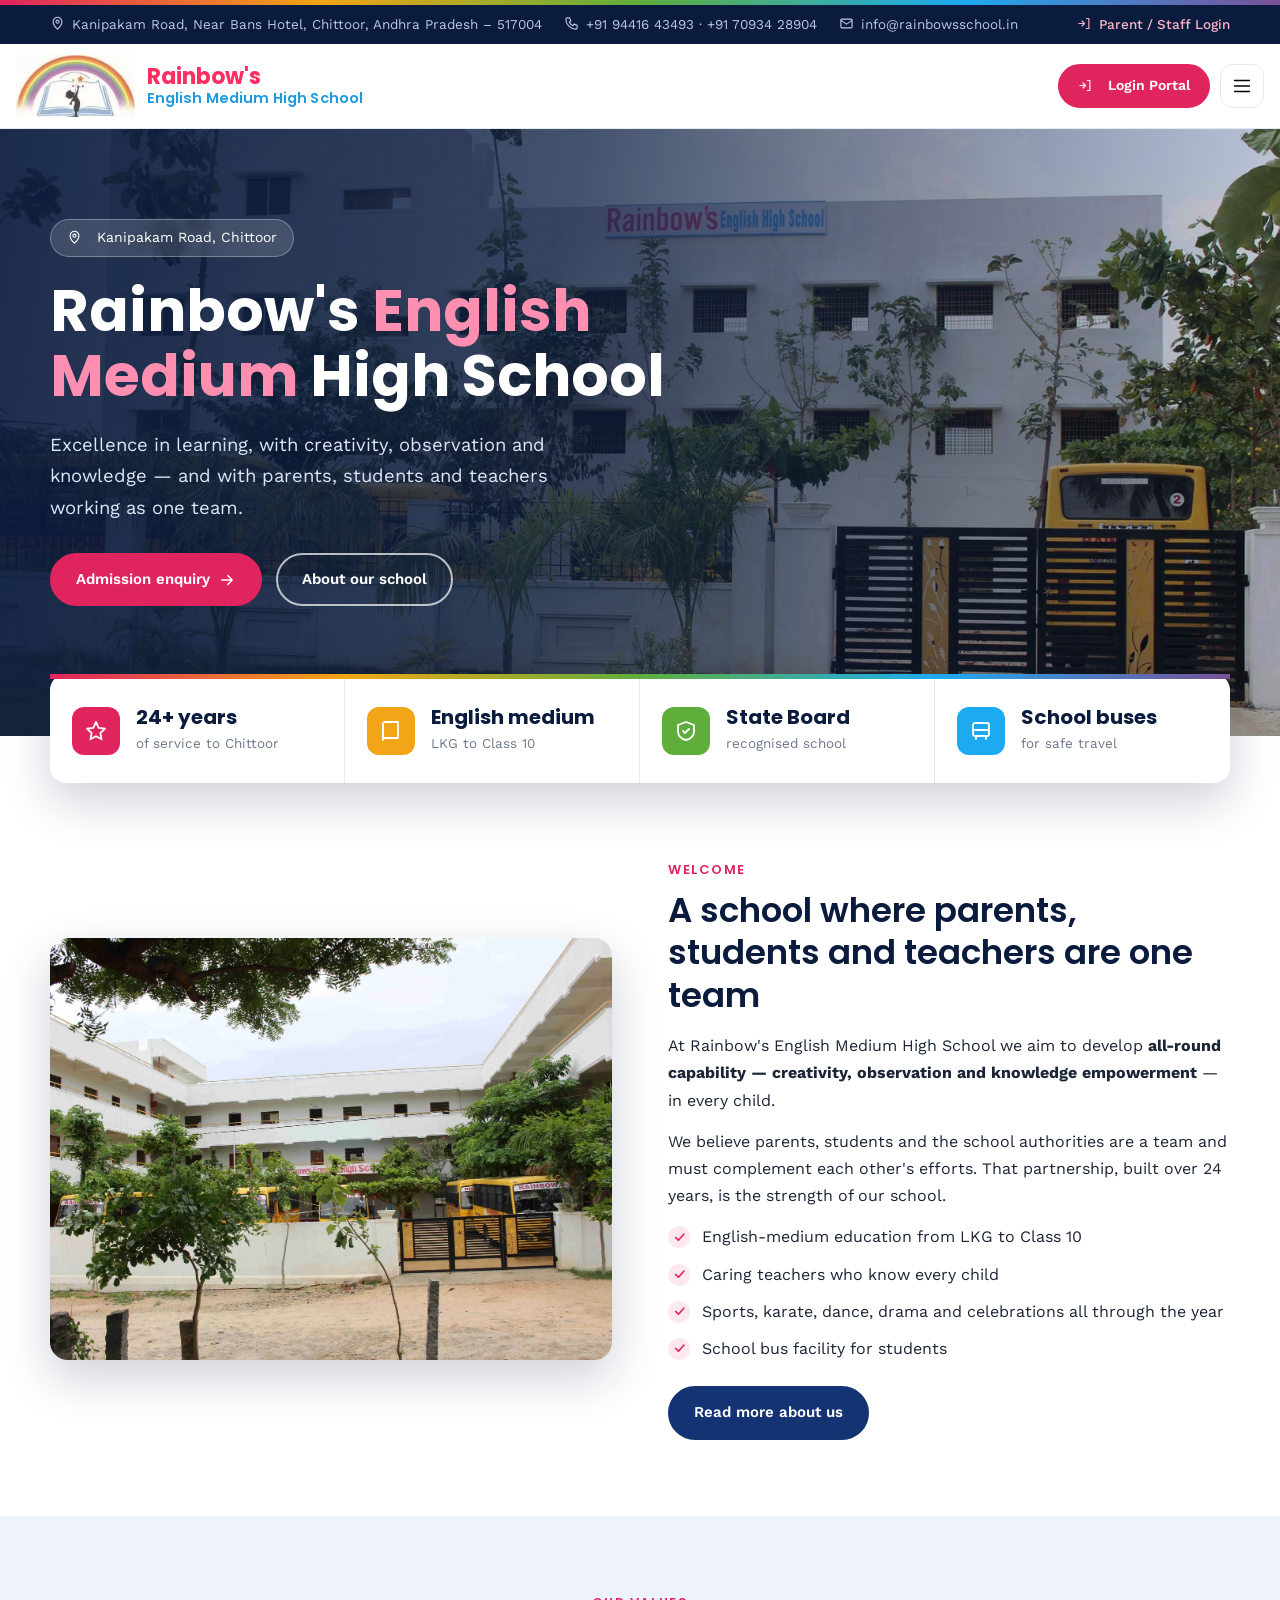
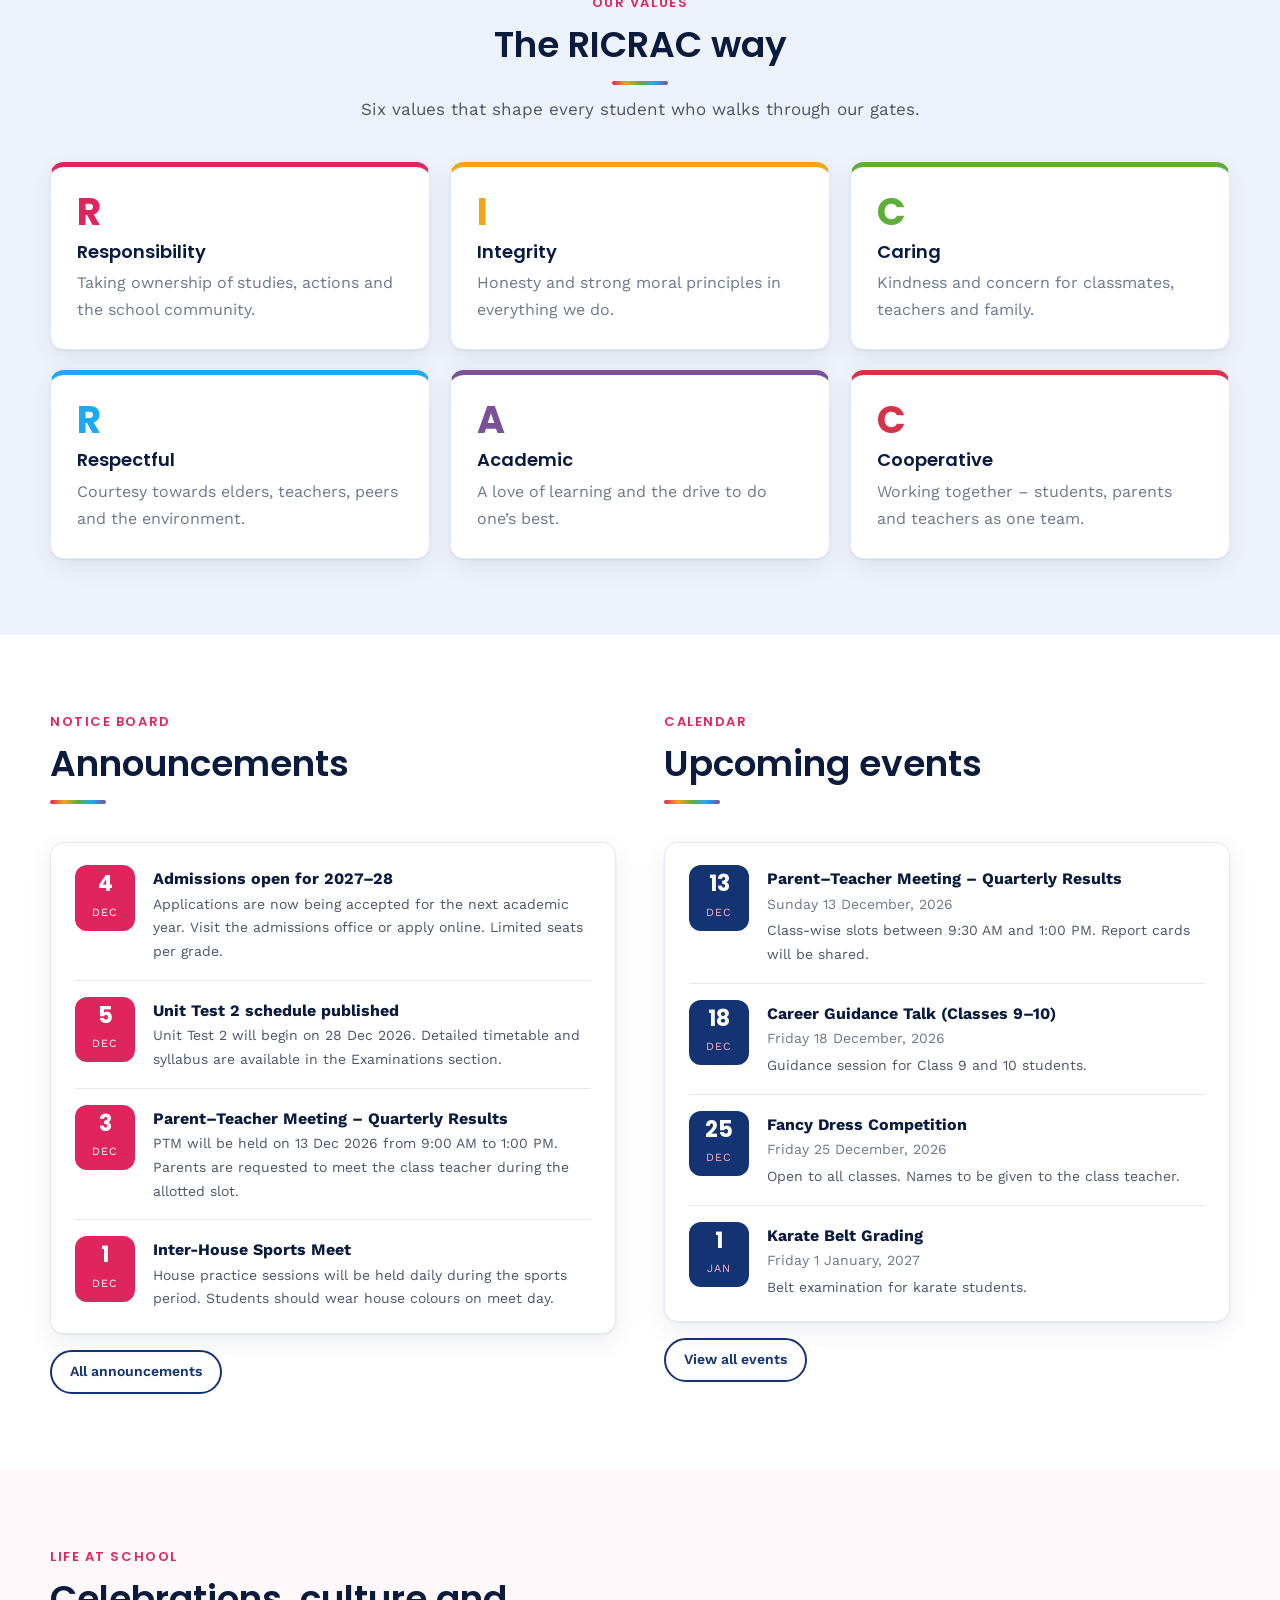
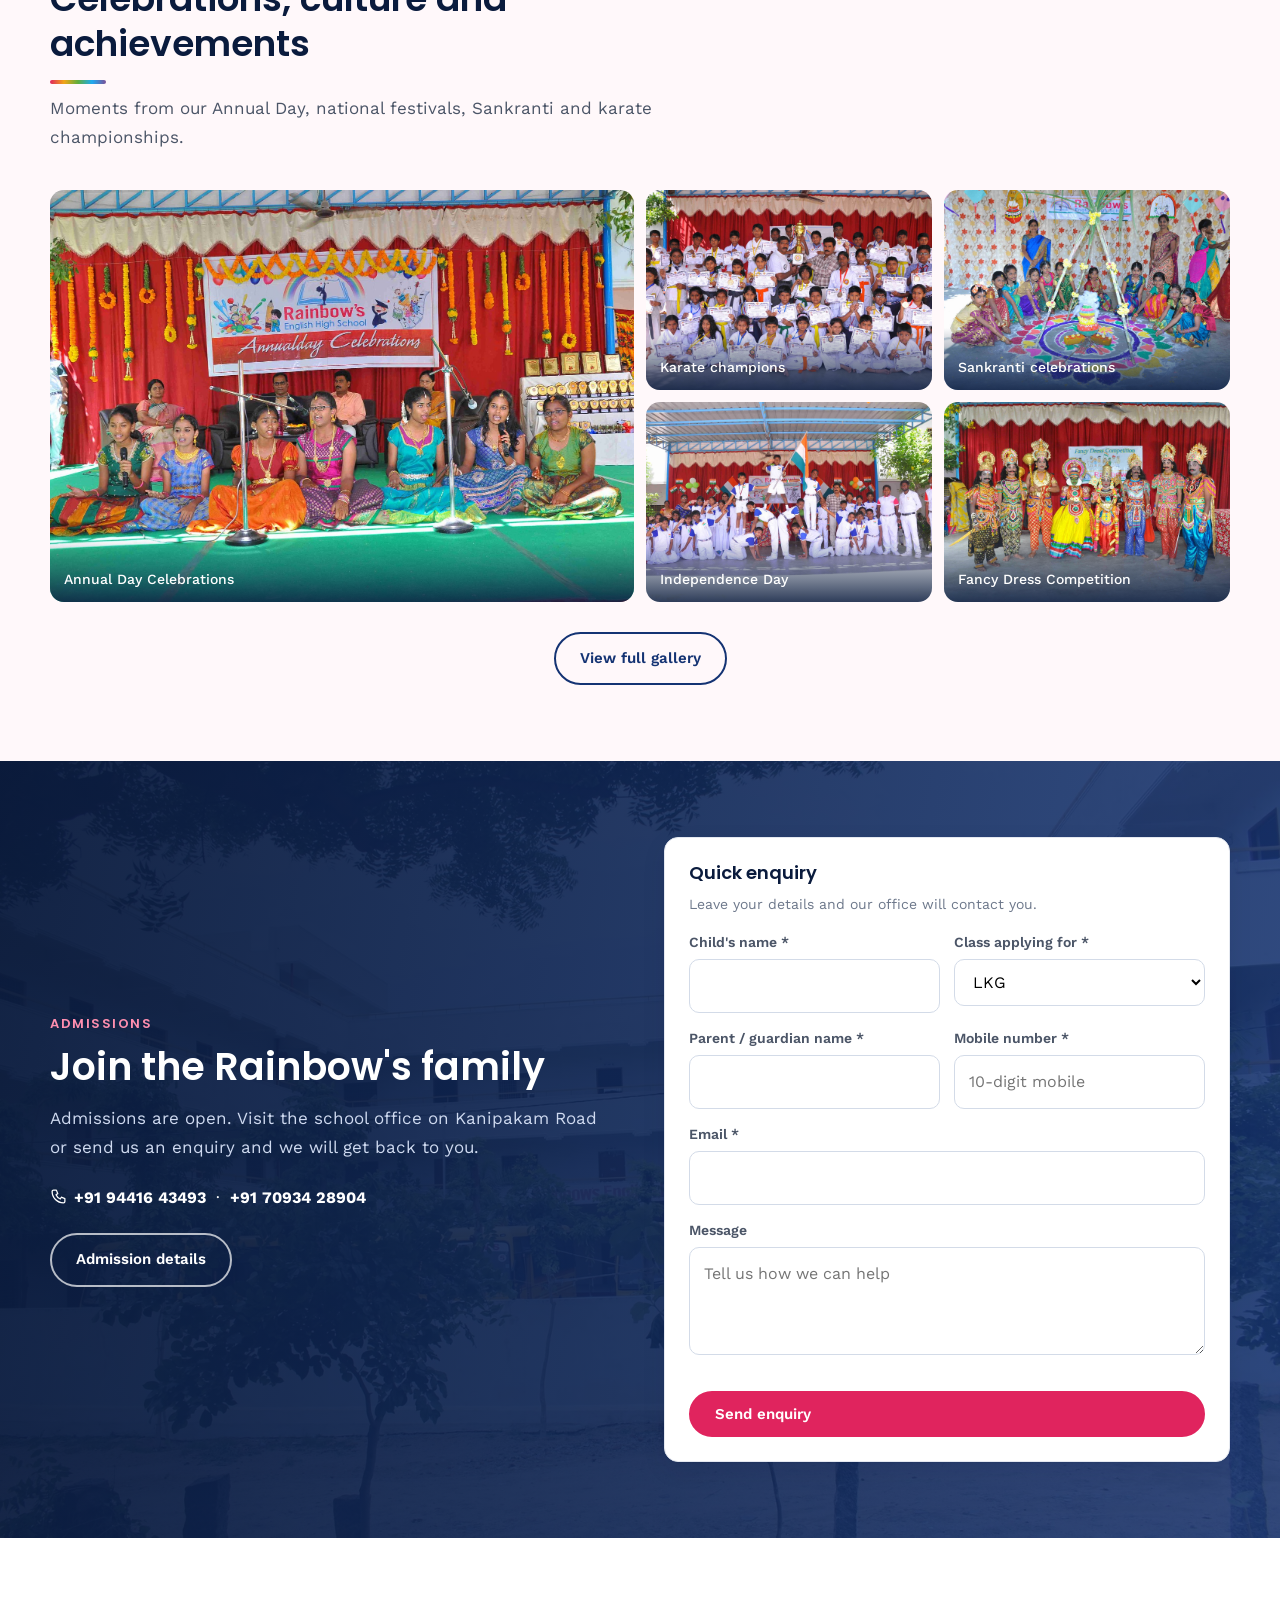
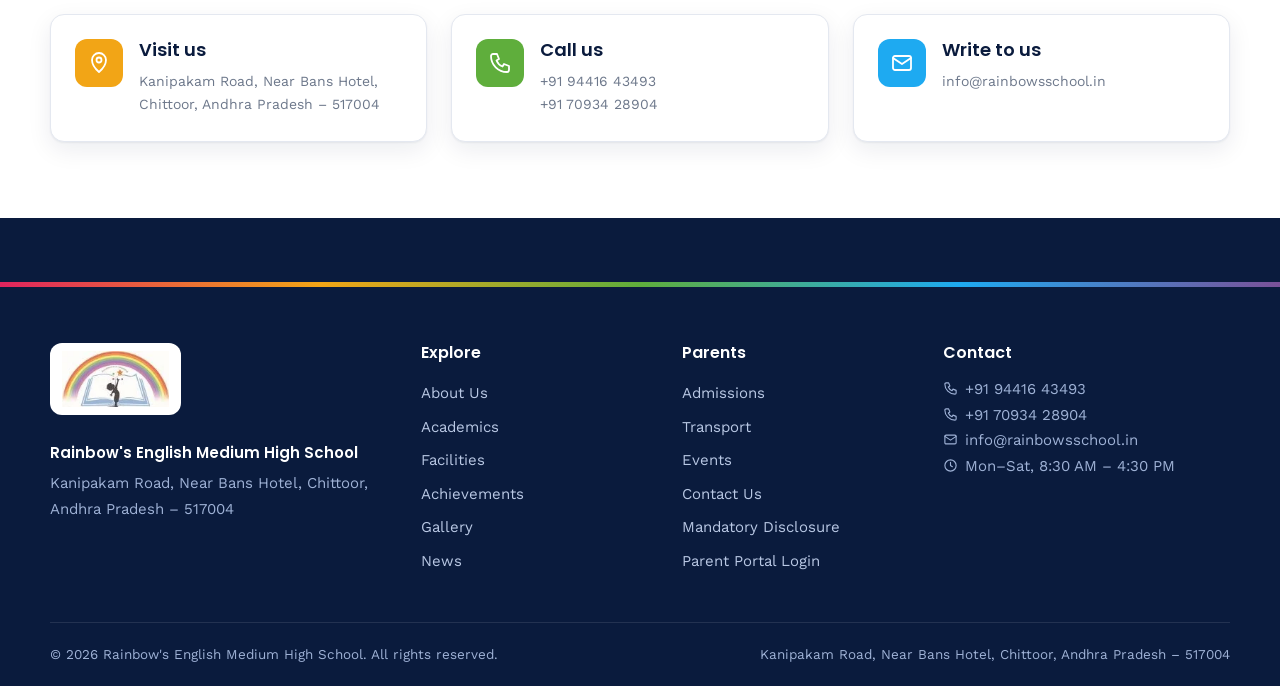
==== index.html @ ca082498 "Rainbow's English Medium High School: public website and school management portal" ====
<!doctype html>
<html lang="en">
<head>
<meta charset="utf-8">
<meta name="viewport" content="width=device-width, initial-scale=1">
<title>Rainbow's English Medium High School · Chittoor</title>
<meta name="description" content="Rainbow's English Medium High School, Kanipakam Road, Chittoor – Excellence in Learning. Admissions, academics, events and parent portal.">
<link rel="preconnect" href="https://fonts.googleapis.com"><link rel="preconnect" href="https://fonts.gstatic.com" crossorigin>
<link href="https://fonts.googleapis.com/css2?family=Poppins:wght@500;600;700&family=Work+Sans:wght@400;500;600;700&display=swap" rel="stylesheet">
<link rel="stylesheet" href="css/site.css">
<link rel="icon" href="images/logo.jpg">
</head>
<body>
<div id="app"></div>
<noscript>Please enable JavaScript to view this website.</noscript>
<script src="js/core.js"></script>
<script src="js/seed.js"></script>
<script src="js/store.js"></script>
<script src="js/site.js"></script>
</body>
</html>
---- css/site.css ----
/* site.css — Rainbow's English Medium High School public website */
:root {
  --pink: #e0245e; --pink-d: #b81a4a; --pink-l: #fde8ef; --sky: #1eaaf1; --sky-l: #e6f5fd; --navy: #143373; --navy-d: #0a1b3d; --navy-m: #1d4690; --navy-l: #eef3fb;
  --green: #5fae3c; --amber: #f2a516; --violet: #7a5198;
  --text: #1c2536; --text-2: #4b5567; --muted: #6d788b; --line: #e4e8f0; --bg: #fff;
  --font: 'Work Sans', system-ui, -apple-system, 'Segoe UI', sans-serif; --head: 'Poppins', 'Work Sans', system-ui, sans-serif;
  --shadow: 0 1px 2px rgba(10, 27, 61, .06), 0 8px 24px rgba(10, 27, 61, .08); --shadow-lg: 0 18px 48px rgba(10, 27, 61, .2);
  --rainbow: linear-gradient(90deg, #e0245e, #f2a516, #5fae3c, #1eaaf1, #7a5198);
}
* { box-sizing: border-box; } html { scroll-behavior: smooth; }
body { margin: 0; font-family: var(--font); color: var(--text); background: var(--bg); line-height: 1.7; font-size: 16px; -webkit-font-smoothing: antialiased; overflow-x: clip; }
a { color: var(--navy-m); text-decoration: none; } a:hover { color: var(--pink); }
h1, h2, h3, h4 { font-family: var(--head); color: var(--navy-d); line-height: 1.25; margin: 0; font-weight: 600; }
p { margin: 0 0 14px; } svg { display: block; } img { max-width: 100%; display: block; }
.wrap { width: min(1180px, 100% - 40px); margin: 0 auto; }
.rainbow { height: 5px; background: var(--rainbow); }
.sec { padding: 76px 0; } .sec.tint { background: var(--navy-l); } .sec.warm { background: #fff8fa; } .sec.dark { background: var(--navy-d); color: #c9d6ee; } .sec.dark h2, .sec.dark h3 { color: #fff; }
.eyebrow { font-family: var(--head); font-size: 13px; letter-spacing: .12em; text-transform: uppercase; color: var(--pink); font-weight: 600; margin-bottom: 8px; }
.sec-head { max-width: 680px; margin-bottom: 38px; } .sec-head h2 { font-size: clamp(26px, 3.2vw, 36px); } .sec-head p { color: var(--text-2); margin-top: 10px; font-size: 17px; } .sec-head.center { margin-inline: auto; text-align: center; }
.sec-head h2::after { content: ''; display: block; width: 56px; height: 4px; border-radius: 4px; background: var(--rainbow); margin-top: 14px; } .sec-head.center h2::after { margin-inline: auto; }
.btn { white-space: nowrap; display: inline-flex; align-items: center; gap: 8px; padding: 12px 24px; border-radius: 999px; font-weight: 600; font-size: 15px; border: 2px solid var(--navy); background: transparent; color: var(--navy); cursor: pointer; transition: .15s; font-family: var(--font); }
.btn:hover { background: var(--navy); color: #fff; } .btn.primary { background: var(--pink); border-color: var(--pink); color: #fff; } .btn.primary:hover { background: var(--pink-d); border-color: var(--pink-d); } .btn.navy { background: var(--navy); color: #fff; } .btn.navy:hover { background: var(--navy-m); }
.btn.light { border-color: rgba(255, 255, 255, .7); color: #fff; } .btn.light:hover { background: #fff; color: var(--navy-d); } .btn.sm { padding: 8px 18px; font-size: 14px; }
.grid { display: grid; gap: 24px; } .g2 { grid-template-columns: repeat(2, 1fr); } .g3 { grid-template-columns: repeat(3, 1fr); } .g4 { grid-template-columns: repeat(4, 1fr); }
.card { background: #fff; border: 1px solid var(--line); border-radius: 14px; box-shadow: var(--shadow); overflow: hidden; } .card .pad { padding: 24px; } .card h3 { font-size: 18px; margin-bottom: 8px; }
.card.hover { transition: .2s; } .card.hover:hover { transform: translateY(-4px); box-shadow: var(--shadow-lg); }
.muted { color: var(--muted); } .small { font-size: 14px; }
.ico { width: 48px; height: 48px; border-radius: 12px; display: grid; place-items: center; margin-bottom: 14px; color: #fff; background: var(--navy-m); }

/* header */
.util { background: var(--navy-d); color: #b9c8e4; font-size: 13.5px; } .util .wrap { display: flex; justify-content: space-between; align-items: center; gap: 12px; padding: 8px 0; flex-wrap: wrap; } .util .l { display: flex; gap: 22px; flex-wrap: wrap; } .util a { color: #ffb3c8; font-weight: 500; } .util span { white-space: nowrap; }
header.site { position: sticky; top: 0; z-index: 50; background: rgba(255, 255, 255, .97); backdrop-filter: blur(8px); border-bottom: 1px solid var(--line); }
header.site .wrap { width: min(1280px, 100% - 32px); display: flex; align-items: center; justify-content: space-between; height: 84px; gap: 18px; }
.brand { flex: none; display: flex; align-items: center; gap: 12px; color: inherit; } .brand:hover { color: inherit; } .brand img { height: 62px; width: auto; }
.brand .nm { font-family: var(--head); font-weight: 700; line-height: 1.1; white-space: nowrap; } .brand .nm b { color: #ff2d60; font-size: 22px; display: block; } .brand .nm span { color: #1e9ae0; font-size: 14.5px; font-weight: 600; letter-spacing: .01em; }
nav.main { display: flex; align-items: center; gap: 0; } nav.main > a, nav.main .dd > a { padding: 10px 11px; font-size: 14.5px; font-weight: 500; color: var(--text); display: block; white-space: nowrap; border-radius: 8px; } nav.main > a:hover, nav.main .dd:hover > a, nav.main a.on { color: var(--pink); }
nav.main a.on { box-shadow: inset 0 -3px 0 var(--pink); border-radius: 0; }
.dd { position: relative; } .dd .menu { position: absolute; top: 100%; left: 0; background: #fff; border: 1px solid var(--line); border-radius: 12px; box-shadow: var(--shadow-lg); min-width: 210px; padding: 8px; opacity: 0; visibility: hidden; transform: translateY(6px); transition: .15s; z-index: 60; } .dd:hover .menu, .dd:focus-within .menu { opacity: 1; visibility: visible; transform: none; } .dd .menu a { display: block; padding: 9px 12px; font-size: 14.5px; color: var(--text); border-radius: 8px; } .dd .menu a:hover { background: var(--pink-l); color: var(--pink-d); }
.nav-cta { flex: none; display: flex; gap: 10px; align-items: center; } .burger { display: none; width: 44px; height: 44px; border: 1px solid var(--line); background: #fff; border-radius: 12px; cursor: pointer; place-items: center; }

/* hero */
.hero { position: relative; color: #fff; background-size: cover; background-position: center 35%; min-height: 560px; display: flex; align-items: center; }
.hero .wrap { padding: 90px 0 130px; position: relative; z-index: 2; } .hero .in { max-width: 640px; }
.hero .tag { display: inline-flex; align-items: center; gap: 8px; background: rgba(255, 255, 255, .14); border: 1px solid rgba(255, 255, 255, .3); padding: 6px 16px; border-radius: 999px; font-size: 14px; margin-bottom: 22px; backdrop-filter: blur(4px); }
.hero h1 { color: #fff; font-size: clamp(34px, 5vw, 58px); font-weight: 700; line-height: 1.12; } .hero h1 span { color: #ff8fb0; }
.hero p.lead { font-size: 18.5px; color: #dbe5f6; max-width: 540px; margin: 20px 0 30px; } .hero .cta { display: flex; gap: 14px; flex-wrap: wrap; }
.facts { margin-top: -62px; position: relative; z-index: 5; } .facts .box { background: #fff; border-radius: 16px; box-shadow: var(--shadow-lg); display: grid; grid-template-columns: repeat(4, 1fr); overflow: hidden; border-top: 5px solid transparent; border-image: var(--rainbow) 1; }
.fact { padding: 26px 22px; display: flex; gap: 16px; align-items: center; border-right: 1px solid var(--line); } .fact:last-child { border: 0; } .fact .ico { margin: 0; flex: none; } .fact b { font-family: var(--head); font-size: 20px; color: var(--navy-d); display: block; line-height: 1.2; } .fact span { font-size: 13.5px; color: var(--muted); }
.page-hero { position: relative; color: #fff; background: var(--navy-d) center/cover; padding: 74px 0 60px; } .page-hero::before { content: ''; position: absolute; inset: 0; background: linear-gradient(100deg, rgba(10, 27, 61, .95), rgba(10, 27, 61, .75)); } .page-hero .wrap { position: relative; } .page-hero h1 { color: #fff; font-size: clamp(30px, 4vw, 44px); } .page-hero .crumb { font-size: 14px; color: #9fb2d6; margin-bottom: 10px; } .page-hero .crumb a { color: #ffb3c8; } .page-hero p { max-width: 640px; color: #cfdaf0; margin: 12px 0 0; font-size: 17px; }

/* content */
.split { display: grid; grid-template-columns: 1fr 1fr; gap: 56px; align-items: center; } .split.rev > :first-child { order: 2; }
.photo { border-radius: 18px; overflow: hidden; box-shadow: var(--shadow-lg); } .photo img { width: 100%; height: 100%; object-fit: cover; aspect-ratio: 4/3; } .photo.tall img { aspect-ratio: 3/4; }
.check { list-style: none; margin: 0; padding: 0; display: grid; gap: 10px; } .check li { display: flex; gap: 12px; align-items: flex-start; } .check li::before { content: ''; flex: none; width: 22px; height: 22px; margin-top: 3px; border-radius: 50%; background: var(--pink-l) url("data:image/svg+xml,%3Csvg xmlns='http://www.w3.org/2000/svg' viewBox='0 0 24 24' fill='none' stroke='%23e0245e' stroke-width='3.2' stroke-linecap='round' stroke-linejoin='round'%3E%3Cpath d='M5 12l5 5L20 6'/%3E%3C/svg%3E") center/13px no-repeat; }
.quote { border-left: 5px solid var(--pink); padding: 6px 0 6px 22px; font-family: var(--head); font-size: 20px; line-height: 1.5; color: var(--navy-d); font-weight: 500; }
.values { display: grid; grid-template-columns: repeat(3, 1fr); gap: 20px; } .val { background: #fff; border-radius: 14px; padding: 26px; border: 1px solid var(--line); border-top: 5px solid var(--c); box-shadow: var(--shadow); } .val i { font-style: normal; font-family: var(--head); font-weight: 700; font-size: 38px; color: var(--c); line-height: 1; display: block; margin-bottom: 10px; } .val h3 { font-size: 18px; margin-bottom: 6px; }
.lead-card { display: flex; gap: 20px; align-items: center; } .avatar { width: 88px; height: 88px; border-radius: 50%; display: grid; place-items: center; font-family: var(--head); font-size: 30px; font-weight: 600; color: #fff; flex: none; background: linear-gradient(140deg, var(--navy-m), var(--navy-d)); border: 4px solid #fff; box-shadow: var(--shadow); }
.list-row { display: flex; gap: 18px; padding: 16px 0; border-bottom: 1px solid var(--line); align-items: flex-start; } .list-row:last-child { border: 0; }
.datebox { flex: none; width: 60px; text-align: center; background: var(--navy); color: #fff; border-radius: 12px; padding: 7px 0; } .datebox b { display: block; font-family: var(--head); font-size: 22px; line-height: 1.1; } .datebox span { font-size: 11px; letter-spacing: .1em; text-transform: uppercase; color: #ffb3c8; } .datebox.pink { background: var(--pink); } .datebox.pink span { color: #fff; }
.mosaic { display: grid; grid-template-columns: repeat(4, 1fr); grid-auto-rows: 200px; gap: 12px; } .mosaic a { position: relative; border-radius: 14px; overflow: hidden; display: block; } .mosaic a:first-child { grid-column: span 2; grid-row: span 2; } .mosaic img { width: 100%; height: 100%; object-fit: cover; transition: .5s; } .mosaic a:hover img { transform: scale(1.06); }
.mosaic span { position: absolute; left: 0; right: 0; bottom: 0; padding: 28px 14px 10px; background: linear-gradient(transparent, rgba(10, 27, 61, .85)); color: #fff; font-size: 14px; font-weight: 500; }
.gal { display: grid; grid-template-columns: repeat(3, 1fr); gap: 14px; } .gal button { border: 0; padding: 0; background: none; border-radius: 14px; overflow: hidden; cursor: pointer; position: relative; aspect-ratio: 4/3; } .gal img { width: 100%; height: 100%; object-fit: cover; transition: .5s; } .gal button:hover img { transform: scale(1.06); } .gal span { position: absolute; left: 0; right: 0; bottom: 0; padding: 26px 14px 10px; background: linear-gradient(transparent, rgba(10, 27, 61, .88)); color: #fff; font-size: 14px; text-align: left; font-family: var(--font); }
.cta-band { background: var(--navy-d) url(../images/bg_02.jpg) center/cover; position: relative; color: #fff; } .cta-band::before { content: ''; position: absolute; inset: 0; background: linear-gradient(100deg, rgba(10, 27, 61, .96), rgba(20, 51, 115, .85)); } .cta-band .wrap { position: relative; }
.steps { display: grid; grid-template-columns: repeat(4, 1fr); gap: 18px; counter-reset: s; } .st { counter-increment: s; background: #fff; border: 1px solid var(--line); border-radius: 14px; padding: 24px 20px; position: relative; } .st::before { content: counter(s); font-family: var(--head); font-weight: 700; font-size: 40px; color: var(--pink-l); position: absolute; right: 16px; top: 4px; line-height: 1; } .st h3 { font-size: 17px; margin-bottom: 6px; }
.tbl { width: 100%; border-collapse: collapse; background: #fff; border-radius: 12px; overflow: hidden; box-shadow: var(--shadow); } .tbl th { text-align: left; background: var(--navy); color: #fff; padding: 12px 16px; font-size: 14px; font-weight: 600; font-family: var(--head); } .tbl td { padding: 12px 16px; border-bottom: 1px solid var(--line); font-size: 15px; } .tbl tr:last-child td { border: 0; }
.faq details { background: #fff; border: 1px solid var(--line); border-radius: 12px; padding: 2px 20px; margin-bottom: 12px; } .faq summary { cursor: pointer; padding: 15px 0; font-weight: 600; color: var(--navy-d); list-style: none; display: flex; justify-content: space-between; font-family: var(--head); font-size: 15.5px; } .faq summary::after { content: '+'; font-size: 22px; color: var(--pink); } .faq details[open] summary::after { content: '–'; } .faq details p { color: var(--text-2); }
.form { display: grid; gap: 14px; } .form .row2 { display: grid; grid-template-columns: 1fr 1fr; gap: 14px; } .form label { font-size: 14px; font-weight: 600; color: var(--text-2); display: block; margin-bottom: 5px; } .form input, .form select, .form textarea { width: 100%; padding: 12px 14px; border: 1.5px solid #d3dbe8; border-radius: 10px; font: inherit; background: #fff; outline: none; } .form input:focus, .form select:focus, .form textarea:focus { border-color: var(--sky); box-shadow: 0 0 0 3px var(--sky-l); }
.notice-ok { background: #e5f4ec; color: #145a3e; padding: 16px 18px; border-radius: 10px; font-weight: 500; }
.role-cards { display: grid; grid-template-columns: repeat(4, 1fr); gap: 16px; } .role-cards a { background: #fff; border: 1px solid var(--line); border-radius: 14px; padding: 22px; display: block; color: var(--text); transition: .2s; border-top: 4px solid var(--c, var(--pink)); } .role-cards a:hover { transform: translateY(-3px); box-shadow: var(--shadow); } .role-cards b { font-family: var(--head); font-size: 17px; color: var(--navy-d); display: block; margin: 4px 0; }
.map { border-radius: 18px; overflow: hidden; box-shadow: var(--shadow-lg); border: 1px solid var(--line); aspect-ratio: 16/10; background: var(--navy-l); } .map iframe { width: 100%; height: 100%; border: 0; }
.doc { display: flex; align-items: center; gap: 14px; padding: 16px 20px; background: #fff; border: 1px solid var(--line); border-radius: 12px; } .doc .ico { margin: 0; width: 42px; height: 42px; flex: none; background: var(--pink); }

footer.site { background: var(--navy-d); color: #9fb2d6; padding: 64px 0 0; font-size: 15px; } footer.site h4 { color: #fff; font-size: 16px; margin-bottom: 14px; } footer.site a { color: #b9c8e4; display: block; padding: 4px 0; } footer.site a:hover { color: #ff8fb0; }
footer .cols { display: grid; grid-template-columns: 1.5fr 1fr 1fr 1.3fr; gap: 40px; } footer .logo-chip { background: #fff; border-radius: 12px; padding: 8px 12px; display: inline-block; margin-bottom: 16px; } footer .logo-chip img { height: 56px; width: auto; } footer .bar { border-top: 1px solid rgba(255, 255, 255, .1); margin-top: 44px; padding: 20px 0; display: flex; justify-content: space-between; flex-wrap: wrap; gap: 10px; font-size: 13.5px; }
.lightbox { position: fixed; inset: 0; background: rgba(5, 12, 28, .93); z-index: 200; display: grid; place-items: center; padding: 24px; } .lightbox .inner { max-width: min(1000px, 100%); } .lightbox img { max-height: 78vh; width: auto; margin: 0 auto; border-radius: 12px; } .lightbox p { color: #fff; text-align: center; margin: 14px 0 0; font-family: var(--head); } .lightbox .x { position: absolute; top: 16px; right: 22px; color: #fff; font-size: 36px; cursor: pointer; background: none; border: 0; }
.fade { animation: fadein .35s ease; } @keyframes fadein { from { opacity: 0; transform: translateY(8px); } to { opacity: 1; transform: none; } }

@media (max-width: 1290px) { nav.main { display: none; } .burger { display: grid; } nav.main.open { display: flex; position: absolute; top: 84px; left: 0; right: 0; background: #fff; flex-direction: column; align-items: stretch; padding: 12px 20px 20px; border-bottom: 1px solid var(--line); box-shadow: var(--shadow-lg); max-height: calc(100vh - 84px); overflow: auto; } nav.main.open .dd .menu { position: static; opacity: 1; visibility: visible; transform: none; box-shadow: none; border: 0; padding: 0 0 6px 14px; } nav.main.open a.on { box-shadow: none; } .nav-cta .btn:not(.keep) { display: none; } }
@media (max-width: 1000px) { .split { grid-template-columns: 1fr; gap: 30px; } .split.rev > :first-child { order: 0; } .facts .box { grid-template-columns: repeat(2, 1fr); } .fact:nth-child(2) { border-right: 0; } .fact { border-bottom: 1px solid var(--line); } .g4, .steps, .role-cards { grid-template-columns: repeat(2, 1fr); } .g3, .values { grid-template-columns: repeat(2, 1fr); } .mosaic { grid-template-columns: repeat(2, 1fr); } footer .cols { grid-template-columns: 1fr 1fr; } }
@media (max-width: 640px) { .sec { padding: 52px 0; } .g2, .g3, .g4, .steps, .role-cards, .values { grid-template-columns: 1fr; } .gal { grid-template-columns: repeat(2, 1fr); } .mosaic { grid-auto-rows: 150px; } .form .row2 { grid-template-columns: 1fr; } footer .cols { grid-template-columns: 1fr; } .brand img { height: 48px; } .nav-cta .btn.primary { display: none; } .brand .nm b { font-size: 17px; } .brand .nm span { font-size: 11.5px; } header.site .wrap { height: 74px; } .hero { min-height: 480px; } .hero .wrap { padding: 60px 0 100px; } .util .l span:nth-child(3) { display: none; } .facts .box { grid-template-columns: 1fr; } .fact { border-right: 0; padding: 18px; } .lead-card { flex-direction: column; align-items: flex-start; } }
@media (max-width: 640px) { .util .l span:nth-child(1), .util .l span:nth-child(3) { display: none; } .util .wrap { padding: 6px 0; } }
@media (max-width: 480px) { .nav-cta .btn { display: none; } .brand img { height: 42px; } .brand .nm b { font-size: 16px; } .brand .nm span { font-size: 11px; } header.site .wrap { height: 68px; gap: 8px; } nav.main.open { top: 68px; } .hero h1 { font-size: 32px; } .page-hero { padding: 52px 0 44px; } }
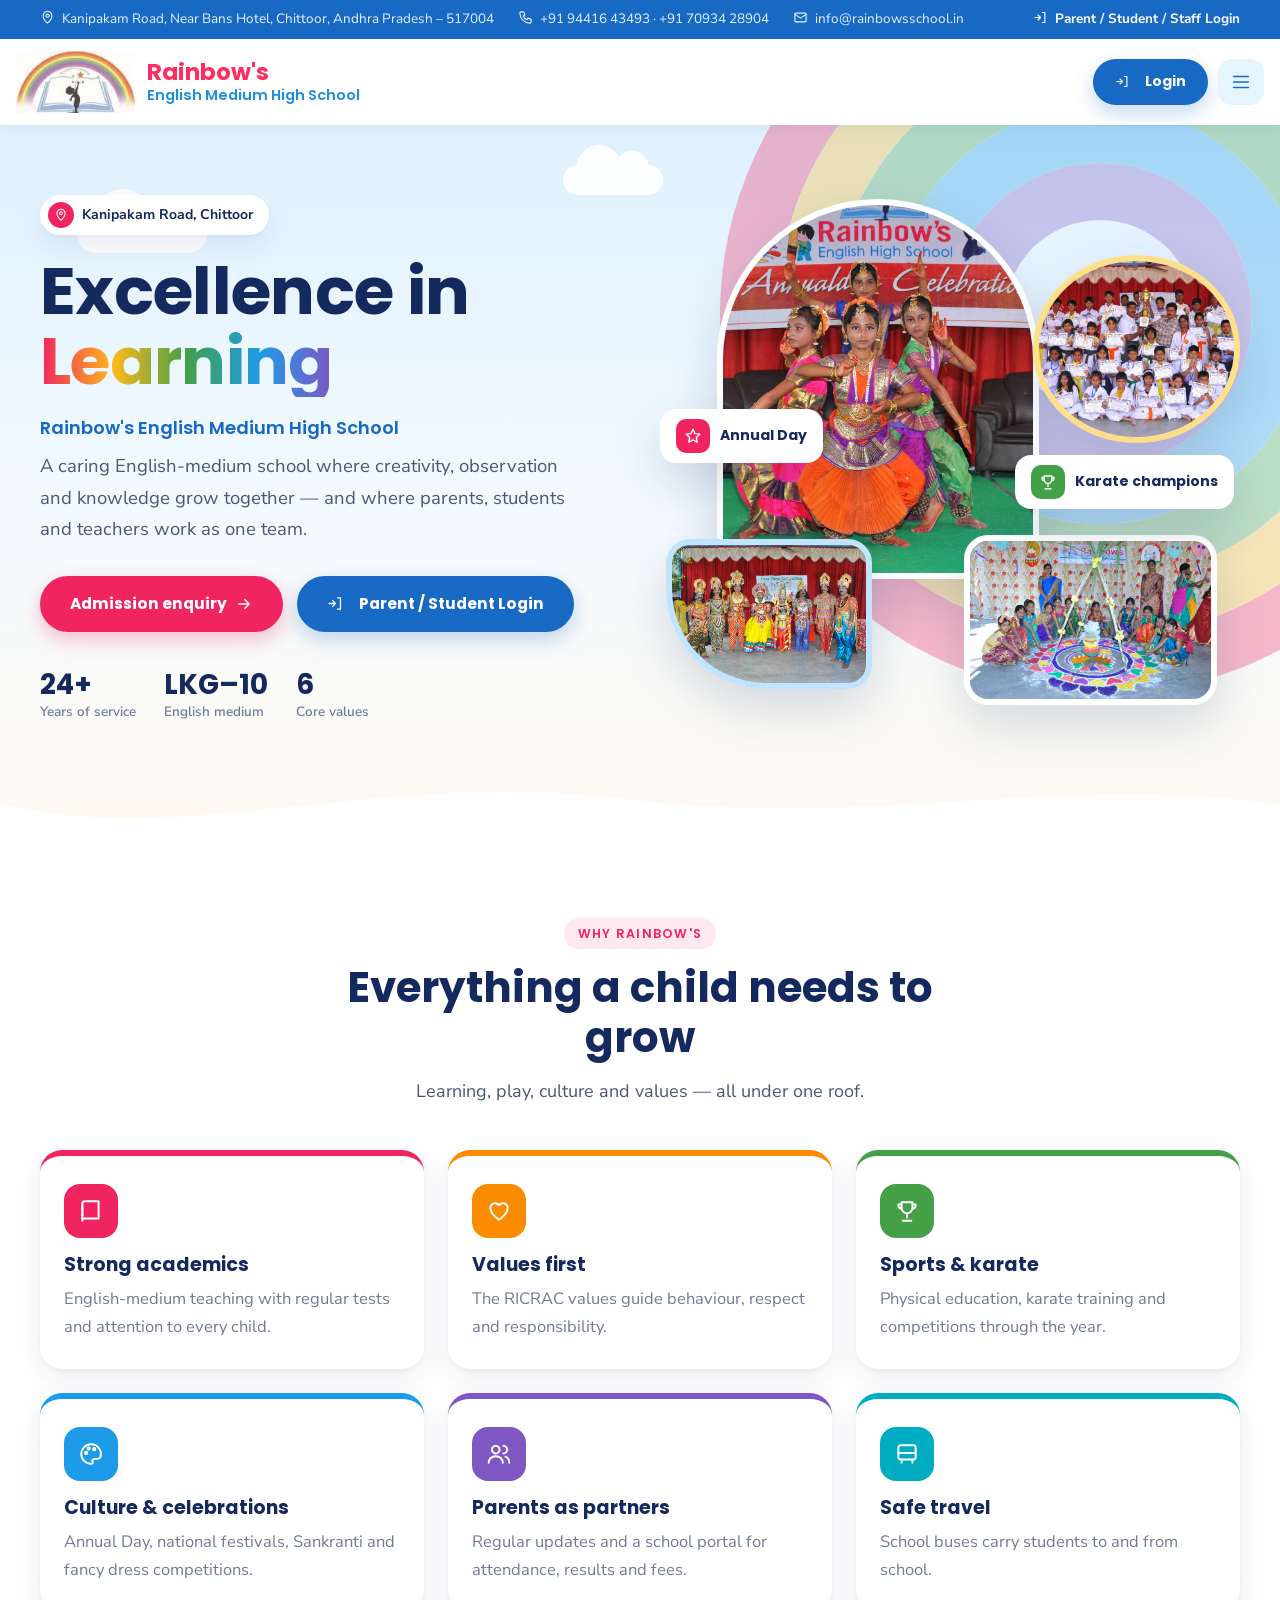
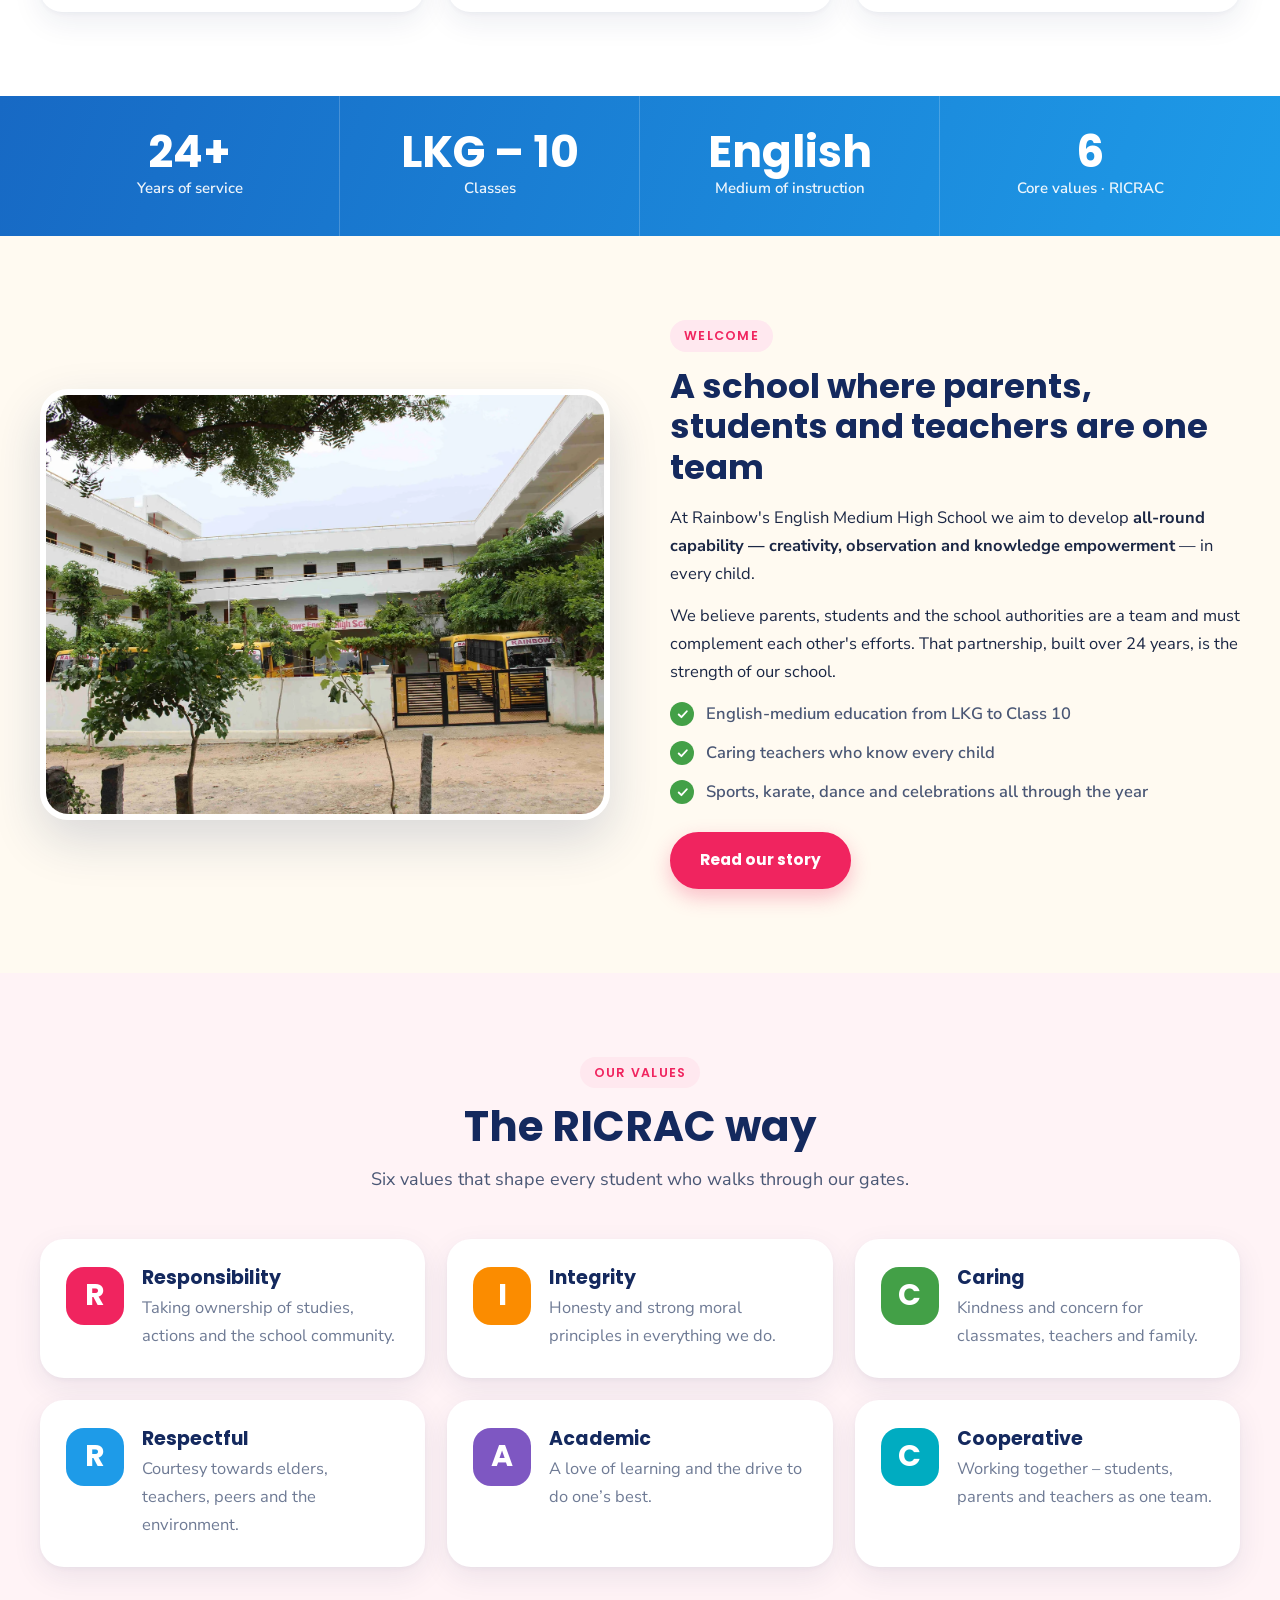
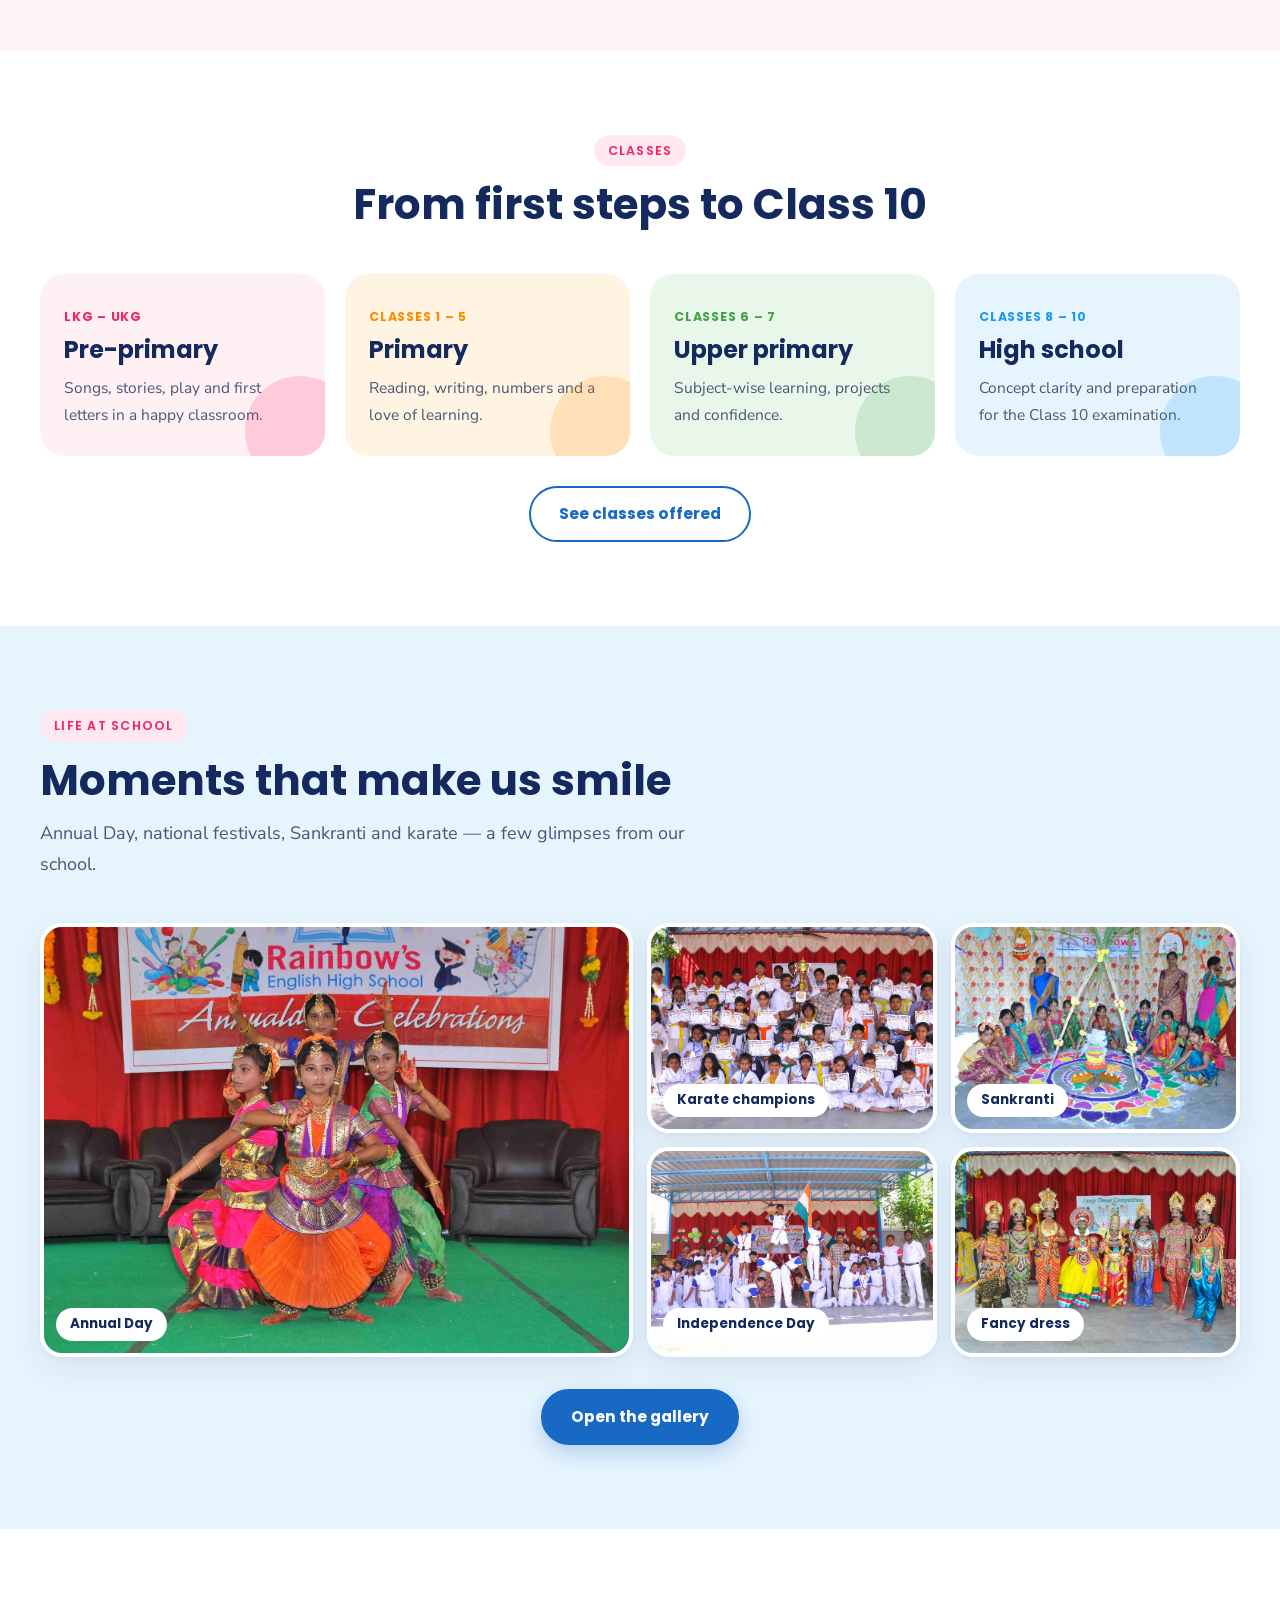
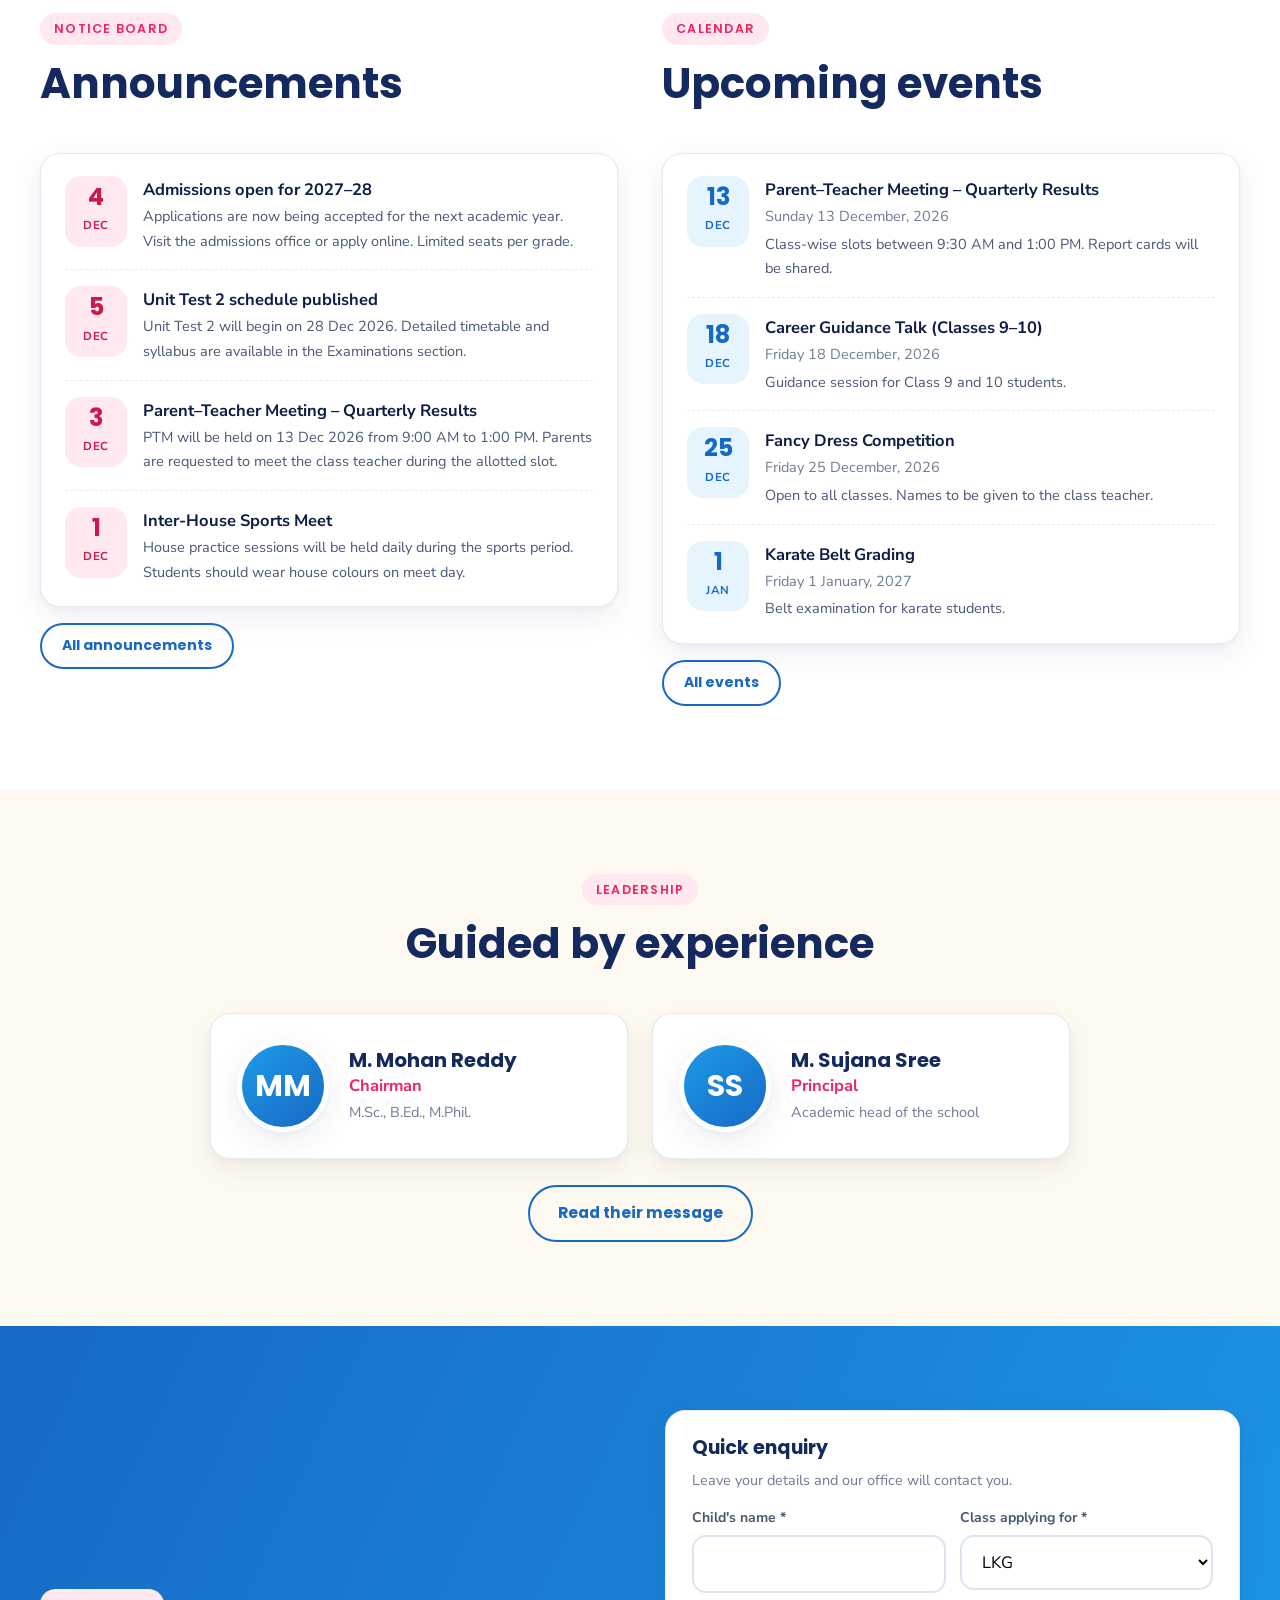
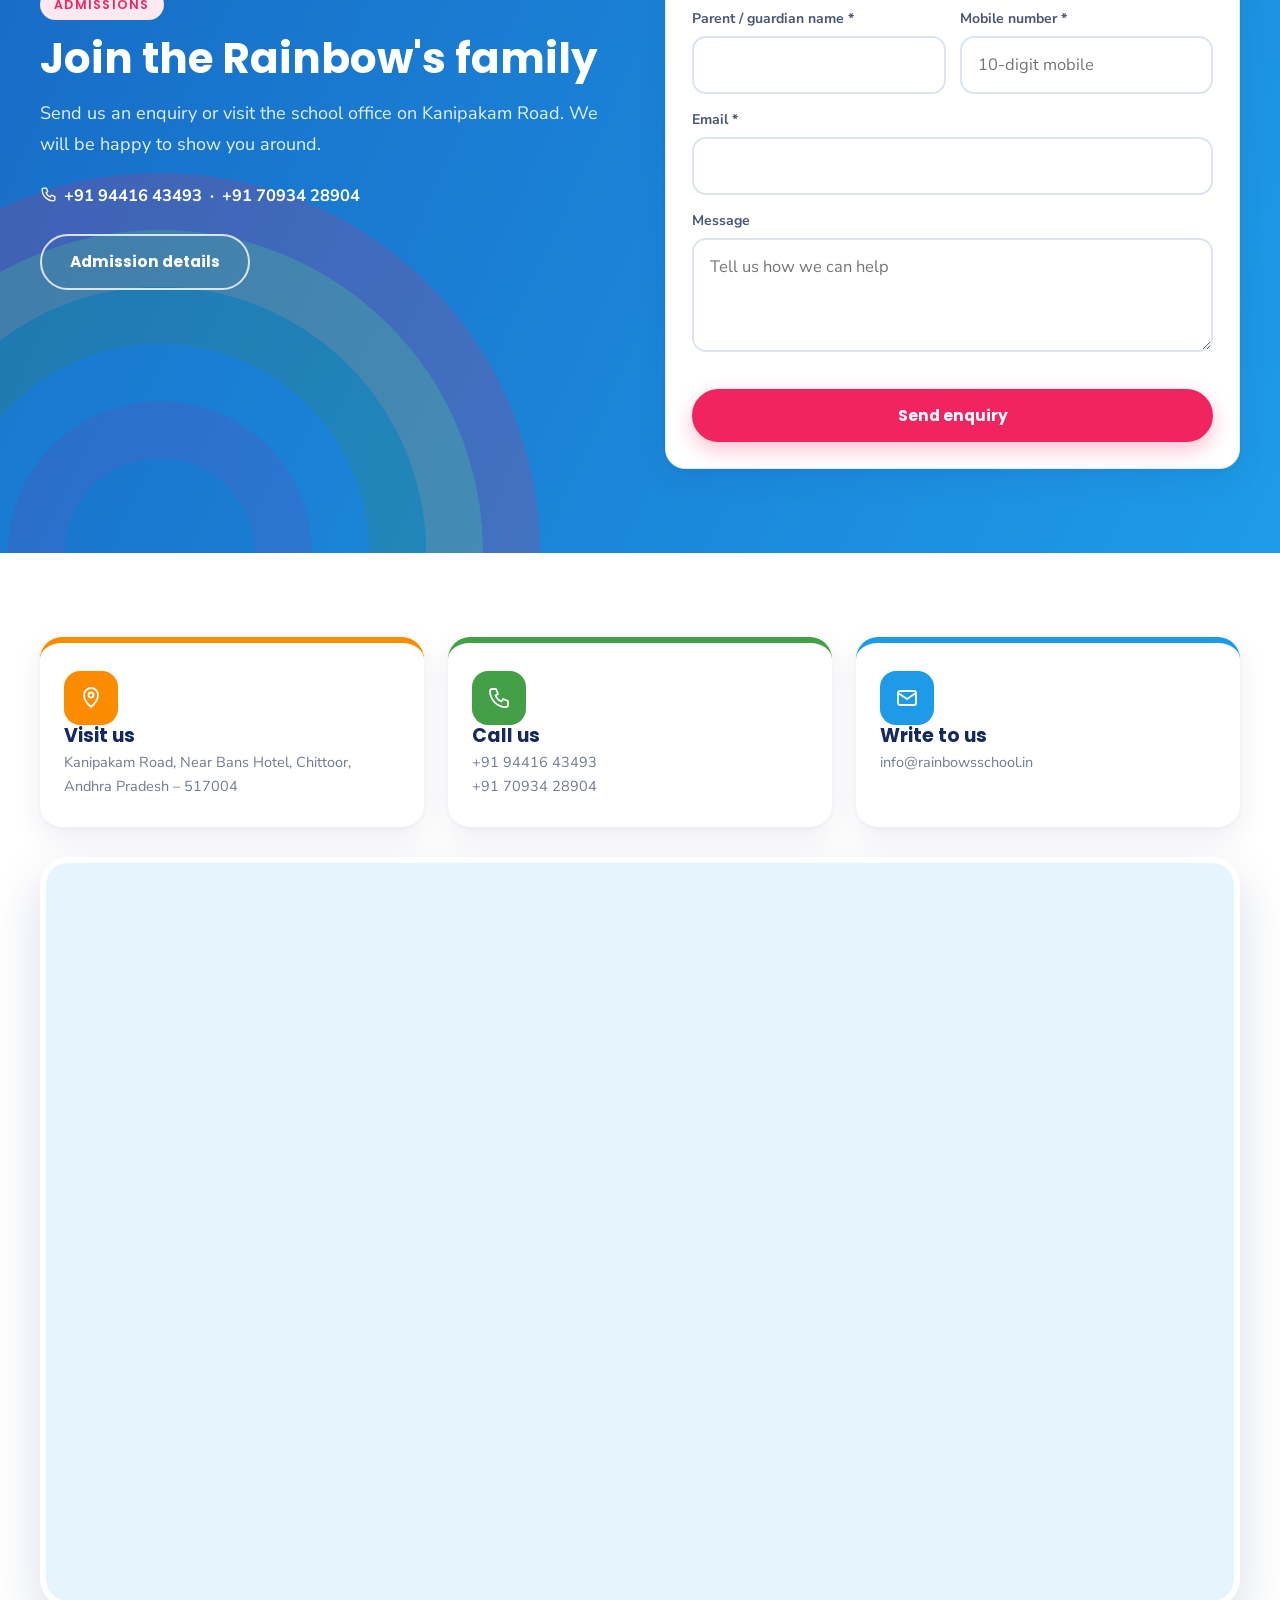
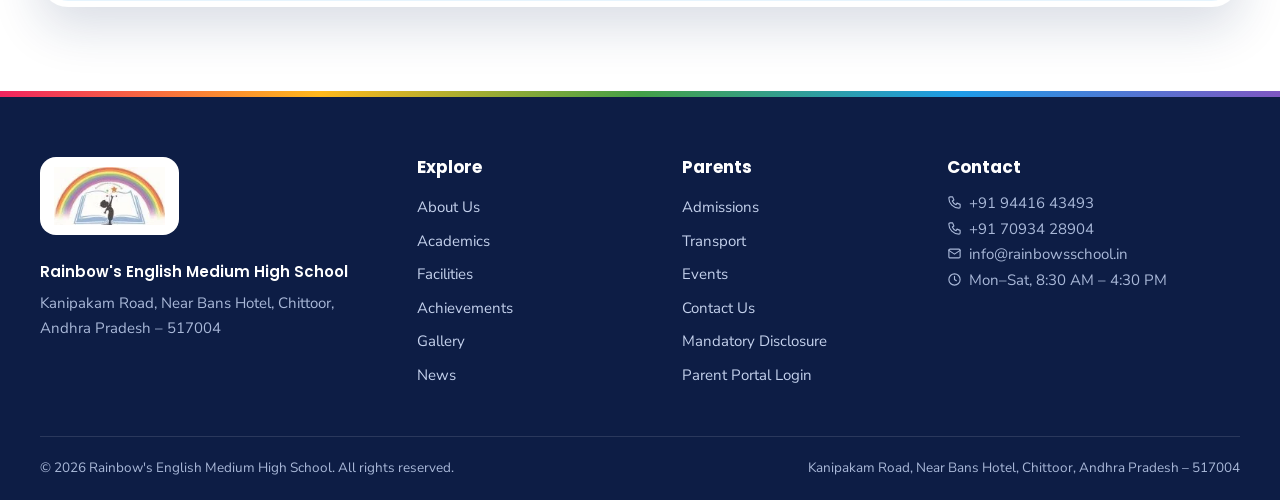
==== commit 8be563ee: "Bright redesign: new landing page, logo-colour theme for website and portal, branded sign-in" ====
--- a/index.html
+++ b/index.html
@@ -6,7 +6,7 @@
 <title>Rainbow's English Medium High School · Chittoor</title>
 <meta name="description" content="Rainbow's English Medium High School, Kanipakam Road, Chittoor – Excellence in Learning. Admissions, academics, events and parent portal.">
 <link rel="preconnect" href="https://fonts.googleapis.com"><link rel="preconnect" href="https://fonts.gstatic.com" crossorigin>
-<link href="https://fonts.googleapis.com/css2?family=Poppins:wght@500;600;700&family=Work+Sans:wght@400;500;600;700&display=swap" rel="stylesheet">
+<link href="https://fonts.googleapis.com/css2?family=Poppins:wght@500;600;700&family=Nunito+Sans:wght@400;600;700;800&display=swap" rel="stylesheet">
 <link rel="stylesheet" href="css/site.css">
 <link rel="icon" href="images/logo.jpg">
 </head>
--- a/css/site.css
+++ b/css/site.css
@@ -1,82 +1,101 @@
-/* site.css — Rainbow's English Medium High School public website */
+/* site.css — Rainbow's English Medium High School · public website (bright theme from the school logo) */
 :root {
-  --pink: #e0245e; --pink-d: #b81a4a; --pink-l: #fde8ef; --sky: #1eaaf1; --sky-l: #e6f5fd; --navy: #143373; --navy-d: #0a1b3d; --navy-m: #1d4690; --navy-l: #eef3fb;
-  --green: #5fae3c; --amber: #f2a516; --violet: #7a5198;
-  --text: #1c2536; --text-2: #4b5567; --muted: #6d788b; --line: #e4e8f0; --bg: #fff;
-  --font: 'Work Sans', system-ui, -apple-system, 'Segoe UI', sans-serif; --head: 'Poppins', 'Work Sans', system-ui, sans-serif;
-  --shadow: 0 1px 2px rgba(10, 27, 61, .06), 0 8px 24px rgba(10, 27, 61, .08); --shadow-lg: 0 18px 48px rgba(10, 27, 61, .2);
-  --rainbow: linear-gradient(90deg, #e0245e, #f2a516, #5fae3c, #1eaaf1, #7a5198);
+  --pink: #f0245f; --pink-d: #c91a4b; --pink-l: #ffe8ef; --blue: #1e9be8; --blue-d: #1769c4; --blue-l: #e6f4fd; --navy: #14295e; --navy-d: #0d1d45;
+  --yellow: #ffb81c; --yellow-l: #fff4d6; --green: #43a047; --green-l: #e5f5e6; --violet: #7e57c2; --violet-l: #efe9fa; --orange: #fb8c00; --orange-l: #fff0dc;
+  --cream: #fffaf1; --text: #1b2745; --text-2: #4a5775; --muted: #6f7b95; --line: #e5eaf3; --bg: #fff;
+  --font: 'Nunito Sans', 'Work Sans', system-ui, -apple-system, 'Segoe UI', sans-serif; --head: 'Poppins', 'Nunito Sans', system-ui, sans-serif;
+  --shadow: 0 2px 4px rgba(20, 41, 94, .04), 0 10px 30px rgba(20, 41, 94, .08); --shadow-lg: 0 20px 50px rgba(20, 41, 94, .16);
+  --rainbow: linear-gradient(90deg, #f0245f, #ffb81c, #43a047, #1e9be8, #7e57c2);
 }
 * { box-sizing: border-box; } html { scroll-behavior: smooth; }
-body { margin: 0; font-family: var(--font); color: var(--text); background: var(--bg); line-height: 1.7; font-size: 16px; -webkit-font-smoothing: antialiased; overflow-x: clip; }
-a { color: var(--navy-m); text-decoration: none; } a:hover { color: var(--pink); }
-h1, h2, h3, h4 { font-family: var(--head); color: var(--navy-d); line-height: 1.25; margin: 0; font-weight: 600; }
+body { margin: 0; font-family: var(--font); color: var(--text); background: var(--bg); line-height: 1.7; font-size: 16.5px; -webkit-font-smoothing: antialiased; overflow-x: clip; }
+a { color: var(--blue-d); text-decoration: none; } a:hover { color: var(--pink); }
+h1, h2, h3, h4 { font-family: var(--head); color: var(--navy); line-height: 1.2; margin: 0; font-weight: 700; }
 p { margin: 0 0 14px; } svg { display: block; } img { max-width: 100%; display: block; }
-.wrap { width: min(1180px, 100% - 40px); margin: 0 auto; }
-.rainbow { height: 5px; background: var(--rainbow); }
-.sec { padding: 76px 0; } .sec.tint { background: var(--navy-l); } .sec.warm { background: #fff8fa; } .sec.dark { background: var(--navy-d); color: #c9d6ee; } .sec.dark h2, .sec.dark h3 { color: #fff; }
-.eyebrow { font-family: var(--head); font-size: 13px; letter-spacing: .12em; text-transform: uppercase; color: var(--pink); font-weight: 600; margin-bottom: 8px; }
-.sec-head { max-width: 680px; margin-bottom: 38px; } .sec-head h2 { font-size: clamp(26px, 3.2vw, 36px); } .sec-head p { color: var(--text-2); margin-top: 10px; font-size: 17px; } .sec-head.center { margin-inline: auto; text-align: center; }
-.sec-head h2::after { content: ''; display: block; width: 56px; height: 4px; border-radius: 4px; background: var(--rainbow); margin-top: 14px; } .sec-head.center h2::after { margin-inline: auto; }
-.btn { white-space: nowrap; display: inline-flex; align-items: center; gap: 8px; padding: 12px 24px; border-radius: 999px; font-weight: 600; font-size: 15px; border: 2px solid var(--navy); background: transparent; color: var(--navy); cursor: pointer; transition: .15s; font-family: var(--font); }
-.btn:hover { background: var(--navy); color: #fff; } .btn.primary { background: var(--pink); border-color: var(--pink); color: #fff; } .btn.primary:hover { background: var(--pink-d); border-color: var(--pink-d); } .btn.navy { background: var(--navy); color: #fff; } .btn.navy:hover { background: var(--navy-m); }
-.btn.light { border-color: rgba(255, 255, 255, .7); color: #fff; } .btn.light:hover { background: #fff; color: var(--navy-d); } .btn.sm { padding: 8px 18px; font-size: 14px; }
+.wrap { width: min(1200px, 100% - 40px); margin: 0 auto; }
+.rainbow { height: 6px; background: var(--rainbow); }
+.sec { padding: 84px 0; position: relative; } .sec.tint { background: var(--blue-l); } .sec.warm { background: var(--cream); } .sec.pinkish { background: #fff3f6; } .sec.dark { background: var(--navy-d); color: #c9d6ee; } .sec.dark h2, .sec.dark h3 { color: #fff; }
+.eyebrow { display: inline-block; font-family: var(--head); font-size: 12.5px; letter-spacing: .1em; text-transform: uppercase; color: var(--pink); background: var(--pink-l); padding: 5px 14px; border-radius: 999px; font-weight: 600; margin-bottom: 14px; }
+.sec-head { max-width: 700px; margin-bottom: 44px; } .sec-head h2 { font-size: clamp(28px, 3.6vw, 42px); } .sec-head p { color: var(--text-2); margin-top: 12px; font-size: 18px; } .sec-head.center { margin-inline: auto; text-align: center; }
+.btn { white-space: nowrap; display: inline-flex; align-items: center; justify-content: center; gap: 8px; padding: 13px 28px; border-radius: 999px; font-weight: 700; font-size: 15.5px; border: 2px solid var(--blue-d); background: transparent; color: var(--blue-d); cursor: pointer; transition: .18s; font-family: var(--head); }
+.btn:hover { background: var(--blue-d); color: #fff; transform: translateY(-1px); } .btn.primary { background: var(--pink); border-color: var(--pink); color: #fff; box-shadow: 0 8px 20px rgba(240, 36, 95, .28); } .btn.primary:hover { background: var(--pink-d); border-color: var(--pink-d); }
+.btn.blue { background: var(--blue-d); color: #fff; box-shadow: 0 8px 20px rgba(23, 105, 196, .25); } .btn.blue:hover { background: var(--navy); border-color: var(--navy); } .btn.navy { background: var(--navy); border-color: var(--navy); color: #fff; } .btn.navy:hover { background: var(--blue-d); border-color: var(--blue-d); }
+.btn.light { border-color: rgba(255, 255, 255, .8); color: #fff; } .btn.light:hover { background: #fff; color: var(--navy); } .btn.sm { padding: 9px 20px; font-size: 14px; }
 .grid { display: grid; gap: 24px; } .g2 { grid-template-columns: repeat(2, 1fr); } .g3 { grid-template-columns: repeat(3, 1fr); } .g4 { grid-template-columns: repeat(4, 1fr); }
-.card { background: #fff; border: 1px solid var(--line); border-radius: 14px; box-shadow: var(--shadow); overflow: hidden; } .card .pad { padding: 24px; } .card h3 { font-size: 18px; margin-bottom: 8px; }
-.card.hover { transition: .2s; } .card.hover:hover { transform: translateY(-4px); box-shadow: var(--shadow-lg); }
-.muted { color: var(--muted); } .small { font-size: 14px; }
-.ico { width: 48px; height: 48px; border-radius: 12px; display: grid; place-items: center; margin-bottom: 14px; color: #fff; background: var(--navy-m); }
+.card { background: #fff; border: 1px solid var(--line); border-radius: 20px; box-shadow: var(--shadow); overflow: hidden; } .card .pad { padding: 26px; } .card h3 { font-size: 19px; margin-bottom: 8px; }
+.card.hover { transition: .22s; } .card.hover:hover { transform: translateY(-5px); box-shadow: var(--shadow-lg); }
+.muted { color: var(--muted); } .small { font-size: 14.5px; }
+.ico { width: 54px; height: 54px; border-radius: 16px; display: grid; place-items: center; margin-bottom: 16px; color: #fff; background: var(--blue); }
 
-/* header */
-.util { background: var(--navy-d); color: #b9c8e4; font-size: 13.5px; } .util .wrap { display: flex; justify-content: space-between; align-items: center; gap: 12px; padding: 8px 0; flex-wrap: wrap; } .util .l { display: flex; gap: 22px; flex-wrap: wrap; } .util a { color: #ffb3c8; font-weight: 500; } .util span { white-space: nowrap; }
-header.site { position: sticky; top: 0; z-index: 50; background: rgba(255, 255, 255, .97); backdrop-filter: blur(8px); border-bottom: 1px solid var(--line); }
-header.site .wrap { width: min(1280px, 100% - 32px); display: flex; align-items: center; justify-content: space-between; height: 84px; gap: 18px; }
+/* top bar + header */
+.util { background: var(--blue-d); color: #e8f3ff; font-size: 13.5px; } .util .wrap { display: flex; justify-content: space-between; align-items: center; gap: 12px; padding: 8px 0; flex-wrap: wrap; } .util .l { display: flex; gap: 24px; flex-wrap: wrap; } .util a { color: #fff; font-weight: 700; } .util span { white-space: nowrap; }
+header.site { position: sticky; top: 0; z-index: 50; background: rgba(255, 255, 255, .97); backdrop-filter: blur(10px); box-shadow: 0 2px 14px rgba(20, 41, 94, .07); }
+header.site .wrap { width: min(1280px, 100% - 32px); display: flex; align-items: center; justify-content: space-between; height: 86px; gap: 18px; }
 .brand { flex: none; display: flex; align-items: center; gap: 12px; color: inherit; } .brand:hover { color: inherit; } .brand img { height: 62px; width: auto; }
-.brand .nm { font-family: var(--head); font-weight: 700; line-height: 1.1; white-space: nowrap; } .brand .nm b { color: #ff2d60; font-size: 22px; display: block; } .brand .nm span { color: #1e9ae0; font-size: 14.5px; font-weight: 600; letter-spacing: .01em; }
-nav.main { display: flex; align-items: center; gap: 0; } nav.main > a, nav.main .dd > a { padding: 10px 11px; font-size: 14.5px; font-weight: 500; color: var(--text); display: block; white-space: nowrap; border-radius: 8px; } nav.main > a:hover, nav.main .dd:hover > a, nav.main a.on { color: var(--pink); }
-nav.main a.on { box-shadow: inset 0 -3px 0 var(--pink); border-radius: 0; }
-.dd { position: relative; } .dd .menu { position: absolute; top: 100%; left: 0; background: #fff; border: 1px solid var(--line); border-radius: 12px; box-shadow: var(--shadow-lg); min-width: 210px; padding: 8px; opacity: 0; visibility: hidden; transform: translateY(6px); transition: .15s; z-index: 60; } .dd:hover .menu, .dd:focus-within .menu { opacity: 1; visibility: visible; transform: none; } .dd .menu a { display: block; padding: 9px 12px; font-size: 14.5px; color: var(--text); border-radius: 8px; } .dd .menu a:hover { background: var(--pink-l); color: var(--pink-d); }
-.nav-cta { flex: none; display: flex; gap: 10px; align-items: center; } .burger { display: none; width: 44px; height: 44px; border: 1px solid var(--line); background: #fff; border-radius: 12px; cursor: pointer; place-items: center; }
+.brand .nm { font-family: var(--head); font-weight: 700; line-height: 1.1; white-space: nowrap; } .brand .nm b { color: #ff2d60; font-size: 23px; display: block; } .brand .nm span { color: #1e8fdc; font-size: 14.5px; font-weight: 600; }
+nav.main { display: flex; align-items: center; } nav.main > a, nav.main .dd > a { padding: 9px 12px; font-size: 15px; font-weight: 700; color: var(--navy); display: block; white-space: nowrap; border-radius: 999px; font-family: var(--head); } nav.main > a:hover, nav.main .dd:hover > a { color: var(--pink); background: var(--pink-l); }
+nav.main a.on { color: #fff; background: var(--pink); }
+.dd { position: relative; } .dd .menu { position: absolute; top: calc(100% + 6px); left: 0; background: #fff; border-radius: 16px; box-shadow: var(--shadow-lg); min-width: 220px; padding: 8px; opacity: 0; visibility: hidden; transform: translateY(6px); transition: .15s; z-index: 60; border: 1px solid var(--line); } .dd:hover .menu, .dd:focus-within .menu { opacity: 1; visibility: visible; transform: none; } .dd .menu a { display: block; padding: 10px 14px; font-size: 15px; color: var(--navy); border-radius: 10px; font-weight: 600; } .dd .menu a:hover { background: var(--blue-l); color: var(--blue-d); }
+.nav-cta { flex: none; display: flex; gap: 10px; align-items: center; } .burger { display: none; width: 46px; height: 46px; border: 0; background: var(--blue-l); color: var(--blue-d); border-radius: 14px; cursor: pointer; place-items: center; }
 
 /* hero */
-.hero { position: relative; color: #fff; background-size: cover; background-position: center 35%; min-height: 560px; display: flex; align-items: center; }
-.hero .wrap { padding: 90px 0 130px; position: relative; z-index: 2; } .hero .in { max-width: 640px; }
-.hero .tag { display: inline-flex; align-items: center; gap: 8px; background: rgba(255, 255, 255, .14); border: 1px solid rgba(255, 255, 255, .3); padding: 6px 16px; border-radius: 999px; font-size: 14px; margin-bottom: 22px; backdrop-filter: blur(4px); }
-.hero h1 { color: #fff; font-size: clamp(34px, 5vw, 58px); font-weight: 700; line-height: 1.12; } .hero h1 span { color: #ff8fb0; }
-.hero p.lead { font-size: 18.5px; color: #dbe5f6; max-width: 540px; margin: 20px 0 30px; } .hero .cta { display: flex; gap: 14px; flex-wrap: wrap; }
-.facts { margin-top: -62px; position: relative; z-index: 5; } .facts .box { background: #fff; border-radius: 16px; box-shadow: var(--shadow-lg); display: grid; grid-template-columns: repeat(4, 1fr); overflow: hidden; border-top: 5px solid transparent; border-image: var(--rainbow) 1; }
-.fact { padding: 26px 22px; display: flex; gap: 16px; align-items: center; border-right: 1px solid var(--line); } .fact:last-child { border: 0; } .fact .ico { margin: 0; flex: none; } .fact b { font-family: var(--head); font-size: 20px; color: var(--navy-d); display: block; line-height: 1.2; } .fact span { font-size: 13.5px; color: var(--muted); }
-.page-hero { position: relative; color: #fff; background: var(--navy-d) center/cover; padding: 74px 0 60px; } .page-hero::before { content: ''; position: absolute; inset: 0; background: linear-gradient(100deg, rgba(10, 27, 61, .95), rgba(10, 27, 61, .75)); } .page-hero .wrap { position: relative; } .page-hero h1 { color: #fff; font-size: clamp(30px, 4vw, 44px); } .page-hero .crumb { font-size: 14px; color: #9fb2d6; margin-bottom: 10px; } .page-hero .crumb a { color: #ffb3c8; } .page-hero p { max-width: 640px; color: #cfdaf0; margin: 12px 0 0; font-size: 17px; }
+.hero { position: relative; overflow: hidden; background: linear-gradient(180deg, #dff1fe 0%, #f3faff 55%, #fffaf1 100%); }
+.hero .arcs { position: absolute; right: -200px; top: -190px; width: 760px; opacity: .3; pointer-events: none; } .hero .cloud { position: absolute; background: #fff; border-radius: 999px; opacity: .9; } .hero .cloud::before, .hero .cloud::after { content: ''; position: absolute; background: #fff; border-radius: 50%; }
+.hero .c1 { width: 130px; height: 38px; left: 6%; top: 90px; } .hero .c1::before { width: 56px; height: 56px; left: 18px; top: -26px; } .hero .c1::after { width: 44px; height: 44px; left: 66px; top: -18px; }
+.hero .c2 { width: 100px; height: 30px; left: 44%; top: 40px; } .hero .c2::before { width: 44px; height: 44px; left: 14px; top: -20px; } .hero .c2::after { width: 34px; height: 34px; left: 52px; top: -14px; }
+.hero .wrap { display: grid; grid-template-columns: 1.02fr 1fr; gap: 40px; align-items: center; padding: 70px 0 110px; position: relative; z-index: 2; }
+.hero .tag { display: inline-flex; align-items: center; gap: 8px; background: #fff; color: var(--navy); border-radius: 999px; padding: 7px 16px 7px 8px; font-size: 14px; font-weight: 700; box-shadow: var(--shadow); margin-bottom: 22px; } .hero .tag i { width: 26px; height: 26px; border-radius: 50%; background: var(--pink); color: #fff; display: grid; place-items: center; font-style: normal; }
+.hero h1 { font-size: clamp(38px, 5.4vw, 66px); line-height: 1.06; color: var(--navy); letter-spacing: -.01em; } .hero h1 .rb { background: var(--rainbow); -webkit-background-clip: text; background-clip: text; color: transparent; display: inline-block; }
+.hero .sub { font-family: var(--head); font-weight: 600; color: var(--blue-d); font-size: 18px; margin: 16px 0 6px; } .hero p.lead { font-size: 18.5px; color: var(--text-2); max-width: 540px; margin: 8px 0 30px; } .hero .cta { display: flex; gap: 14px; flex-wrap: wrap; }
+.hero .trust { display: flex; gap: 28px; margin-top: 38px; flex-wrap: wrap; } .hero .trust div { display: flex; flex-direction: column; } .hero .trust b { font-family: var(--head); font-size: 28px; color: var(--navy); line-height: 1.1; } .hero .trust span { font-size: 13.5px; color: var(--muted); font-weight: 600; }
+.collage { position: relative; height: 520px; }
+.collage .p { position: absolute; overflow: hidden; border: 6px solid #fff; box-shadow: var(--shadow-lg); } .collage .p img { width: 100%; height: 100%; object-fit: cover; }
+.collage .p1 { left: 9%; top: 0; width: 56%; height: 380px; border-radius: 200px 200px 24px 24px; } .collage .p2 { right: 0; top: 56px; width: 36%; height: 36%; border-radius: 50%; border-color: #ffe08a; } .collage .p3 { right: 4%; bottom: 14px; width: 44%; height: 170px; border-radius: 24px; } .collage .p4 { left: 0; bottom: 30px; width: 36%; height: 150px; border-radius: 24px 24px 24px 100px; border-color: #bfe4fb; }
+.collage .badge { position: absolute; background: #fff; border-radius: 16px; padding: 10px 16px; box-shadow: var(--shadow-lg); font-weight: 700; font-family: var(--head); font-size: 14px; color: var(--navy); display: flex; align-items: center; gap: 10px; z-index: 3; } .collage .badge i { width: 34px; height: 34px; border-radius: 10px; color: #fff; display: grid; place-items: center; }
+.collage .b1 { left: -6px; top: 210px; } .collage .b2 { right: 6px; bottom: 210px; }
+.wave { display: block; width: 100%; height: 70px; position: absolute; left: 0; bottom: -1px; z-index: 3; } .wave path { fill: #fff; }
+.page-hero { position: relative; overflow: hidden; background: linear-gradient(120deg, #dff1fe, #fff7ea); padding: 64px 0 76px; } .page-hero .arcs { position: absolute; right: -150px; top: -190px; width: 520px; opacity: .3; }
+.page-hero .wrap { position: relative; display: grid; grid-template-columns: 1.3fr 1fr; gap: 40px; align-items: center; } .page-hero h1 { font-size: clamp(32px, 4.4vw, 52px); } .page-hero .crumb { font-size: 14px; color: var(--muted); margin-bottom: 12px; font-weight: 600; } .page-hero .crumb a { color: var(--pink); } .page-hero p { max-width: 580px; color: var(--text-2); margin: 14px 0 0; font-size: 18px; }
+.page-hero .ph { justify-self: end; width: min(360px, 100%); height: 230px; border-radius: 160px 160px 24px 24px; overflow: hidden; border: 6px solid #fff; box-shadow: var(--shadow-lg); } .page-hero .ph img { width: 100%; height: 100%; object-fit: cover; }
 
+/* stats ribbon */
+.ribbon { background: linear-gradient(110deg, var(--blue-d), var(--blue)); color: #fff; position: relative; overflow: hidden; } .ribbon .grid { gap: 0; } .ribbon .stat { padding: 34px 20px; text-align: center; border-right: 1px solid rgba(255, 255, 255, .2); } .ribbon .stat:last-child { border: 0; } .ribbon b { font-family: var(--head); font-size: 44px; line-height: 1; display: block; } .ribbon span { font-size: 15px; opacity: .92; font-weight: 600; }
 /* content */
-.split { display: grid; grid-template-columns: 1fr 1fr; gap: 56px; align-items: center; } .split.rev > :first-child { order: 2; }
-.photo { border-radius: 18px; overflow: hidden; box-shadow: var(--shadow-lg); } .photo img { width: 100%; height: 100%; object-fit: cover; aspect-ratio: 4/3; } .photo.tall img { aspect-ratio: 3/4; }
-.check { list-style: none; margin: 0; padding: 0; display: grid; gap: 10px; } .check li { display: flex; gap: 12px; align-items: flex-start; } .check li::before { content: ''; flex: none; width: 22px; height: 22px; margin-top: 3px; border-radius: 50%; background: var(--pink-l) url("data:image/svg+xml,%3Csvg xmlns='http://www.w3.org/2000/svg' viewBox='0 0 24 24' fill='none' stroke='%23e0245e' stroke-width='3.2' stroke-linecap='round' stroke-linejoin='round'%3E%3Cpath d='M5 12l5 5L20 6'/%3E%3C/svg%3E") center/13px no-repeat; }
-.quote { border-left: 5px solid var(--pink); padding: 6px 0 6px 22px; font-family: var(--head); font-size: 20px; line-height: 1.5; color: var(--navy-d); font-weight: 500; }
-.values { display: grid; grid-template-columns: repeat(3, 1fr); gap: 20px; } .val { background: #fff; border-radius: 14px; padding: 26px; border: 1px solid var(--line); border-top: 5px solid var(--c); box-shadow: var(--shadow); } .val i { font-style: normal; font-family: var(--head); font-weight: 700; font-size: 38px; color: var(--c); line-height: 1; display: block; margin-bottom: 10px; } .val h3 { font-size: 18px; margin-bottom: 6px; }
-.lead-card { display: flex; gap: 20px; align-items: center; } .avatar { width: 88px; height: 88px; border-radius: 50%; display: grid; place-items: center; font-family: var(--head); font-size: 30px; font-weight: 600; color: #fff; flex: none; background: linear-gradient(140deg, var(--navy-m), var(--navy-d)); border: 4px solid #fff; box-shadow: var(--shadow); }
-.list-row { display: flex; gap: 18px; padding: 16px 0; border-bottom: 1px solid var(--line); align-items: flex-start; } .list-row:last-child { border: 0; }
-.datebox { flex: none; width: 60px; text-align: center; background: var(--navy); color: #fff; border-radius: 12px; padding: 7px 0; } .datebox b { display: block; font-family: var(--head); font-size: 22px; line-height: 1.1; } .datebox span { font-size: 11px; letter-spacing: .1em; text-transform: uppercase; color: #ffb3c8; } .datebox.pink { background: var(--pink); } .datebox.pink span { color: #fff; }
-.mosaic { display: grid; grid-template-columns: repeat(4, 1fr); grid-auto-rows: 200px; gap: 12px; } .mosaic a { position: relative; border-radius: 14px; overflow: hidden; display: block; } .mosaic a:first-child { grid-column: span 2; grid-row: span 2; } .mosaic img { width: 100%; height: 100%; object-fit: cover; transition: .5s; } .mosaic a:hover img { transform: scale(1.06); }
-.mosaic span { position: absolute; left: 0; right: 0; bottom: 0; padding: 28px 14px 10px; background: linear-gradient(transparent, rgba(10, 27, 61, .85)); color: #fff; font-size: 14px; font-weight: 500; }
-.gal { display: grid; grid-template-columns: repeat(3, 1fr); gap: 14px; } .gal button { border: 0; padding: 0; background: none; border-radius: 14px; overflow: hidden; cursor: pointer; position: relative; aspect-ratio: 4/3; } .gal img { width: 100%; height: 100%; object-fit: cover; transition: .5s; } .gal button:hover img { transform: scale(1.06); } .gal span { position: absolute; left: 0; right: 0; bottom: 0; padding: 26px 14px 10px; background: linear-gradient(transparent, rgba(10, 27, 61, .88)); color: #fff; font-size: 14px; text-align: left; font-family: var(--font); }
-.cta-band { background: var(--navy-d) url(../images/bg_02.jpg) center/cover; position: relative; color: #fff; } .cta-band::before { content: ''; position: absolute; inset: 0; background: linear-gradient(100deg, rgba(10, 27, 61, .96), rgba(20, 51, 115, .85)); } .cta-band .wrap { position: relative; }
-.steps { display: grid; grid-template-columns: repeat(4, 1fr); gap: 18px; counter-reset: s; } .st { counter-increment: s; background: #fff; border: 1px solid var(--line); border-radius: 14px; padding: 24px 20px; position: relative; } .st::before { content: counter(s); font-family: var(--head); font-weight: 700; font-size: 40px; color: var(--pink-l); position: absolute; right: 16px; top: 4px; line-height: 1; } .st h3 { font-size: 17px; margin-bottom: 6px; }
-.tbl { width: 100%; border-collapse: collapse; background: #fff; border-radius: 12px; overflow: hidden; box-shadow: var(--shadow); } .tbl th { text-align: left; background: var(--navy); color: #fff; padding: 12px 16px; font-size: 14px; font-weight: 600; font-family: var(--head); } .tbl td { padding: 12px 16px; border-bottom: 1px solid var(--line); font-size: 15px; } .tbl tr:last-child td { border: 0; }
-.faq details { background: #fff; border: 1px solid var(--line); border-radius: 12px; padding: 2px 20px; margin-bottom: 12px; } .faq summary { cursor: pointer; padding: 15px 0; font-weight: 600; color: var(--navy-d); list-style: none; display: flex; justify-content: space-between; font-family: var(--head); font-size: 15.5px; } .faq summary::after { content: '+'; font-size: 22px; color: var(--pink); } .faq details[open] summary::after { content: '–'; } .faq details p { color: var(--text-2); }
-.form { display: grid; gap: 14px; } .form .row2 { display: grid; grid-template-columns: 1fr 1fr; gap: 14px; } .form label { font-size: 14px; font-weight: 600; color: var(--text-2); display: block; margin-bottom: 5px; } .form input, .form select, .form textarea { width: 100%; padding: 12px 14px; border: 1.5px solid #d3dbe8; border-radius: 10px; font: inherit; background: #fff; outline: none; } .form input:focus, .form select:focus, .form textarea:focus { border-color: var(--sky); box-shadow: 0 0 0 3px var(--sky-l); }
-.notice-ok { background: #e5f4ec; color: #145a3e; padding: 16px 18px; border-radius: 10px; font-weight: 500; }
-.role-cards { display: grid; grid-template-columns: repeat(4, 1fr); gap: 16px; } .role-cards a { background: #fff; border: 1px solid var(--line); border-radius: 14px; padding: 22px; display: block; color: var(--text); transition: .2s; border-top: 4px solid var(--c, var(--pink)); } .role-cards a:hover { transform: translateY(-3px); box-shadow: var(--shadow); } .role-cards b { font-family: var(--head); font-size: 17px; color: var(--navy-d); display: block; margin: 4px 0; }
-.map { border-radius: 18px; overflow: hidden; box-shadow: var(--shadow-lg); border: 1px solid var(--line); aspect-ratio: 16/10; background: var(--navy-l); } .map iframe { width: 100%; height: 100%; border: 0; }
-.doc { display: flex; align-items: center; gap: 14px; padding: 16px 20px; background: #fff; border: 1px solid var(--line); border-radius: 12px; } .doc .ico { margin: 0; width: 42px; height: 42px; flex: none; background: var(--pink); }
+.split { display: grid; grid-template-columns: 1fr 1fr; gap: 60px; align-items: center; } .split.rev > :first-child { order: 2; }
+.photo { border-radius: 28px; overflow: hidden; box-shadow: var(--shadow-lg); border: 6px solid #fff; } .photo img { width: 100%; height: 100%; object-fit: cover; aspect-ratio: 4/3; }
+.check { list-style: none; margin: 0; padding: 0; display: grid; gap: 11px; } .check li { display: flex; gap: 12px; align-items: flex-start; font-weight: 600; color: var(--text-2); } .check li::before { content: ''; flex: none; width: 24px; height: 24px; margin-top: 2px; border-radius: 50%; background: var(--green) url("data:image/svg+xml,%3Csvg xmlns='http://www.w3.org/2000/svg' viewBox='0 0 24 24' fill='none' stroke='white' stroke-width='3.4' stroke-linecap='round' stroke-linejoin='round'%3E%3Cpath d='M5 12l5 5L20 6'/%3E%3C/svg%3E") center/13px no-repeat; }
+.quote { background: var(--yellow-l); border-radius: 20px; padding: 24px 28px; font-family: var(--head); font-size: 20px; line-height: 1.5; color: var(--navy); font-weight: 600; position: relative; } .quote::before { content: '“'; position: absolute; left: 14px; top: -6px; font-size: 70px; color: var(--yellow); line-height: 1; }
+.feat { background: #fff; border-radius: 22px; padding: 28px 24px; box-shadow: var(--shadow); border-top: 6px solid var(--c); transition: .22s; } .feat:hover { transform: translateY(-5px); box-shadow: var(--shadow-lg); } .feat .ico { background: var(--c); } .feat h3 { font-size: 19px; margin-bottom: 8px; }
+.values { display: grid; grid-template-columns: repeat(3, 1fr); gap: 22px; } .val { background: #fff; border-radius: 24px; padding: 28px 26px; box-shadow: var(--shadow); display: flex; gap: 18px; align-items: flex-start; } .val i { font-style: normal; flex: none; width: 58px; height: 58px; border-radius: 18px; background: var(--c); color: #fff; font-family: var(--head); font-weight: 700; font-size: 30px; display: grid; place-items: center; } .val h3 { font-size: 19px; margin-bottom: 4px; }
+.stages { display: grid; grid-template-columns: repeat(4, 1fr); gap: 20px; } .stage { border-radius: 24px; padding: 28px 24px; background: var(--bg2); position: relative; overflow: hidden; } .stage::after { content: ''; position: absolute; right: -30px; bottom: -30px; width: 110px; height: 110px; border-radius: 50%; background: var(--c); opacity: .18; } .stage small { font-family: var(--head); font-weight: 700; color: var(--c); letter-spacing: .06em; text-transform: uppercase; font-size: 12.5px; } .stage h3 { font-size: 24px; margin: 6px 0 10px; } .stage p { color: var(--text-2); margin: 0; font-size: 15.5px; }
+.lead-card { display: flex; gap: 20px; align-items: center; } .avatar { width: 92px; height: 92px; border-radius: 50%; display: grid; place-items: center; font-family: var(--head); font-size: 30px; font-weight: 700; color: #fff; flex: none; background: linear-gradient(140deg, var(--blue), var(--blue-d)); border: 5px solid #fff; box-shadow: var(--shadow); }
+.list-row { display: flex; gap: 16px; padding: 16px 0; border-bottom: 1px dashed var(--line); align-items: flex-start; } .list-row:last-child { border: 0; }
+.datebox { flex: none; width: 62px; text-align: center; background: var(--blue-l); color: var(--blue-d); border-radius: 16px; padding: 8px 0; } .datebox b { display: block; font-family: var(--head); font-size: 24px; line-height: 1.1; } .datebox span { font-size: 11.5px; letter-spacing: .08em; text-transform: uppercase; font-weight: 700; } .datebox.pink { background: var(--pink-l); color: var(--pink-d); }
+.mosaic { display: grid; grid-template-columns: repeat(4, 1fr); grid-auto-rows: 210px; gap: 14px; } .mosaic a { position: relative; border-radius: 22px; overflow: hidden; display: block; border: 4px solid #fff; box-shadow: var(--shadow); } .mosaic a:first-child { grid-column: span 2; grid-row: span 2; } .mosaic img { width: 100%; height: 100%; object-fit: cover; transition: .5s; } .mosaic a:hover img { transform: scale(1.07); }
+.mosaic span { position: absolute; left: 12px; bottom: 12px; background: #fff; color: var(--navy); padding: 5px 14px; border-radius: 999px; font-size: 13.5px; font-weight: 700; font-family: var(--head); }
+.gal { display: grid; grid-template-columns: repeat(3, 1fr); gap: 16px; } .gal button { border: 4px solid #fff; padding: 0; background: none; border-radius: 22px; overflow: hidden; cursor: pointer; position: relative; aspect-ratio: 4/3; box-shadow: var(--shadow); } .gal img { width: 100%; height: 100%; object-fit: cover; transition: .5s; } .gal button:hover img { transform: scale(1.07); } .gal span { position: absolute; left: 10px; bottom: 10px; background: #fff; color: var(--navy); padding: 4px 12px; border-radius: 999px; font-size: 13px; font-weight: 700; font-family: var(--head); }
+.cta-band { background: linear-gradient(115deg, var(--blue-d), var(--blue)); position: relative; color: #fff; overflow: hidden; } .cta-band .arcs { position: absolute; left: -220px; bottom: -380px; width: 760px; opacity: .18; } .cta-band .wrap { position: relative; } .cta-band h2 { color: #fff; }
+.steps { display: grid; grid-template-columns: repeat(4, 1fr); gap: 18px; counter-reset: s; } .st { counter-increment: s; background: #fff; border-radius: 22px; padding: 26px 22px; position: relative; box-shadow: var(--shadow); } .st::before { content: counter(s); position: absolute; right: 16px; top: 14px; width: 38px; height: 38px; border-radius: 50%; background: var(--c, var(--pink)); color: #fff; font-family: var(--head); font-weight: 700; display: grid; place-items: center; } .st h3 { font-size: 18px; margin-bottom: 6px; padding-right: 40px; }
+.tbl { width: 100%; border-collapse: collapse; background: #fff; border-radius: 18px; overflow: hidden; box-shadow: var(--shadow); } .tbl th { text-align: left; background: var(--blue-d); color: #fff; padding: 14px 18px; font-size: 14.5px; font-weight: 600; font-family: var(--head); } .tbl td { padding: 13px 18px; border-bottom: 1px solid var(--line); font-size: 15.5px; } .tbl tr:last-child td { border: 0; } .tbl tr:nth-child(even) td { background: #f8fbff; }
+.faq details { background: #fff; border-radius: 16px; padding: 2px 22px; margin-bottom: 12px; box-shadow: var(--shadow); } .faq summary { cursor: pointer; padding: 16px 0; font-weight: 700; color: var(--navy); list-style: none; display: flex; justify-content: space-between; font-family: var(--head); font-size: 16px; } .faq summary::after { content: '+'; font-size: 24px; color: var(--pink); } .faq details[open] summary::after { content: '–'; } .faq details p { color: var(--text-2); }
+.form { display: grid; gap: 14px; } .form .row2 { display: grid; grid-template-columns: 1fr 1fr; gap: 14px; } .form label { font-size: 14px; font-weight: 700; color: var(--text-2); display: block; margin-bottom: 5px; } .form input, .form select, .form textarea { width: 100%; padding: 13px 16px; border: 2px solid #dbe5f2; border-radius: 14px; font: inherit; background: #fff; outline: none; } .form input:focus, .form select:focus, .form textarea:focus { border-color: var(--blue); box-shadow: 0 0 0 4px var(--blue-l); }
+.notice-ok { background: var(--green-l); color: #1b5e20; padding: 18px 20px; border-radius: 16px; font-weight: 700; }
+.role-cards { display: grid; grid-template-columns: repeat(4, 1fr); gap: 16px; } .role-cards a { background: #fff; border-radius: 20px; padding: 24px; display: block; color: var(--text); transition: .2s; box-shadow: var(--shadow); border-top: 6px solid var(--c, var(--pink)); } .role-cards a:hover { transform: translateY(-4px); box-shadow: var(--shadow-lg); } .role-cards b { font-family: var(--head); font-size: 17px; color: var(--navy); display: block; margin: 4px 0; }
+.map { border-radius: 28px; overflow: hidden; box-shadow: var(--shadow-lg); border: 6px solid #fff; aspect-ratio: 16/10; background: var(--blue-l); } .map iframe { width: 100%; height: 100%; border: 0; }
+.doc { display: flex; align-items: center; gap: 14px; padding: 16px 20px; background: #fff; border-radius: 18px; box-shadow: var(--shadow); color: var(--navy); transition: .2s; } .doc:hover { transform: translateY(-3px); } .doc .ico { margin: 0; width: 46px; height: 46px; flex: none; background: var(--pink); border-radius: 14px; }
+footer.site { background: var(--navy-d); color: #a9b8d8; padding: 0; font-size: 15px; position: relative; } footer.site h4 { color: #fff; font-size: 17px; margin-bottom: 14px; } footer.site a { color: #c4d1ec; display: block; padding: 4px 0; } footer.site a:hover { color: #ff9db9; }
+footer .cols { display: grid; grid-template-columns: 1.5fr 1fr 1fr 1.3fr; gap: 40px; } footer .logo-chip { background: #fff; border-radius: 16px; padding: 10px 14px; display: inline-block; margin-bottom: 16px; } footer .logo-chip img { height: 58px; width: auto; } footer .bar { border-top: 1px solid rgba(255, 255, 255, .12); margin-top: 44px; padding: 20px 0; display: flex; justify-content: space-between; flex-wrap: wrap; gap: 10px; font-size: 13.5px; }
+.lightbox { position: fixed; inset: 0; background: rgba(8, 16, 40, .94); z-index: 200; display: grid; place-items: center; padding: 24px; } .lightbox .inner { max-width: min(1000px, 100%); } .lightbox img { max-height: 78vh; width: auto; margin: 0 auto; border-radius: 18px; } .lightbox p { color: #fff; text-align: center; margin: 14px 0 0; font-family: var(--head); } .lightbox .x { position: absolute; top: 16px; right: 22px; color: #fff; font-size: 36px; cursor: pointer; background: none; border: 0; }
+.fade { animation: fadein .4s ease; } @keyframes fadein { from { opacity: 0; transform: translateY(10px); } to { opacity: 1; transform: none; } }
 
-footer.site { background: var(--navy-d); color: #9fb2d6; padding: 64px 0 0; font-size: 15px; } footer.site h4 { color: #fff; font-size: 16px; margin-bottom: 14px; } footer.site a { color: #b9c8e4; display: block; padding: 4px 0; } footer.site a:hover { color: #ff8fb0; }
-footer .cols { display: grid; grid-template-columns: 1.5fr 1fr 1fr 1.3fr; gap: 40px; } footer .logo-chip { background: #fff; border-radius: 12px; padding: 8px 12px; display: inline-block; margin-bottom: 16px; } footer .logo-chip img { height: 56px; width: auto; } footer .bar { border-top: 1px solid rgba(255, 255, 255, .1); margin-top: 44px; padding: 20px 0; display: flex; justify-content: space-between; flex-wrap: wrap; gap: 10px; font-size: 13.5px; }
-.lightbox { position: fixed; inset: 0; background: rgba(5, 12, 28, .93); z-index: 200; display: grid; place-items: center; padding: 24px; } .lightbox .inner { max-width: min(1000px, 100%); } .lightbox img { max-height: 78vh; width: auto; margin: 0 auto; border-radius: 12px; } .lightbox p { color: #fff; text-align: center; margin: 14px 0 0; font-family: var(--head); } .lightbox .x { position: absolute; top: 16px; right: 22px; color: #fff; font-size: 36px; cursor: pointer; background: none; border: 0; }
-.fade { animation: fadein .35s ease; } @keyframes fadein { from { opacity: 0; transform: translateY(8px); } to { opacity: 1; transform: none; } }
-
-@media (max-width: 1290px) { nav.main { display: none; } .burger { display: grid; } nav.main.open { display: flex; position: absolute; top: 84px; left: 0; right: 0; background: #fff; flex-direction: column; align-items: stretch; padding: 12px 20px 20px; border-bottom: 1px solid var(--line); box-shadow: var(--shadow-lg); max-height: calc(100vh - 84px); overflow: auto; } nav.main.open .dd .menu { position: static; opacity: 1; visibility: visible; transform: none; box-shadow: none; border: 0; padding: 0 0 6px 14px; } nav.main.open a.on { box-shadow: none; } .nav-cta .btn:not(.keep) { display: none; } }
-@media (max-width: 1000px) { .split { grid-template-columns: 1fr; gap: 30px; } .split.rev > :first-child { order: 0; } .facts .box { grid-template-columns: repeat(2, 1fr); } .fact:nth-child(2) { border-right: 0; } .fact { border-bottom: 1px solid var(--line); } .g4, .steps, .role-cards { grid-template-columns: repeat(2, 1fr); } .g3, .values { grid-template-columns: repeat(2, 1fr); } .mosaic { grid-template-columns: repeat(2, 1fr); } footer .cols { grid-template-columns: 1fr 1fr; } }
-@media (max-width: 640px) { .sec { padding: 52px 0; } .g2, .g3, .g4, .steps, .role-cards, .values { grid-template-columns: 1fr; } .gal { grid-template-columns: repeat(2, 1fr); } .mosaic { grid-auto-rows: 150px; } .form .row2 { grid-template-columns: 1fr; } footer .cols { grid-template-columns: 1fr; } .brand img { height: 48px; } .nav-cta .btn.primary { display: none; } .brand .nm b { font-size: 17px; } .brand .nm span { font-size: 11.5px; } header.site .wrap { height: 74px; } .hero { min-height: 480px; } .hero .wrap { padding: 60px 0 100px; } .util .l span:nth-child(3) { display: none; } .facts .box { grid-template-columns: 1fr; } .fact { border-right: 0; padding: 18px; } .lead-card { flex-direction: column; align-items: flex-start; } }
-@media (max-width: 640px) { .util .l span:nth-child(1), .util .l span:nth-child(3) { display: none; } .util .wrap { padding: 6px 0; } }
-@media (max-width: 480px) { .nav-cta .btn { display: none; } .brand img { height: 42px; } .brand .nm b { font-size: 16px; } .brand .nm span { font-size: 11px; } header.site .wrap { height: 68px; gap: 8px; } nav.main.open { top: 68px; } .hero h1 { font-size: 32px; } .page-hero { padding: 52px 0 44px; } }
+@media (max-width: 1290px) { nav.main { display: none; } .burger { display: grid; } nav.main.open { display: flex; position: absolute; top: 86px; left: 0; right: 0; background: #fff; flex-direction: column; align-items: stretch; padding: 12px 20px 20px; box-shadow: var(--shadow-lg); max-height: calc(100vh - 86px); overflow: auto; } nav.main.open .dd .menu { position: static; opacity: 1; visibility: visible; transform: none; box-shadow: none; border: 0; padding: 0 0 6px 14px; } .nav-cta .btn:not(.keep) { display: none; } }
+@media (max-width: 1000px) { .hero .wrap, .page-hero .wrap { grid-template-columns: 1fr; } .hero .wrap { padding-top: 44px; } .collage { height: 430px; max-width: 520px; margin: 0 auto; width: 100%; } .page-hero .ph { display: none; } .split { grid-template-columns: 1fr; gap: 30px; } .split.rev > :first-child { order: 0; } .g4, .steps, .role-cards, .stages { grid-template-columns: repeat(2, 1fr); } .g3, .values { grid-template-columns: repeat(2, 1fr); } .mosaic { grid-template-columns: repeat(2, 1fr); } footer .cols { grid-template-columns: 1fr 1fr; } .ribbon .grid { grid-template-columns: repeat(2, 1fr); } .ribbon .stat:nth-child(2) { border-right: 0; } .ribbon .stat { border-bottom: 1px solid rgba(255, 255, 255, .2); } }
+@media (max-width: 640px) {
+  .sec { padding: 54px 0; } .sec-head { margin-bottom: 28px; } .sec-head h2 { font-size: 26px; } .g2, .g3, .g4, .steps, .role-cards, .values, .stages { grid-template-columns: 1fr; } .gal { grid-template-columns: repeat(2, 1fr); gap: 10px; } .mosaic { grid-auto-rows: 150px; gap: 10px; } .form .row2 { grid-template-columns: 1fr; } footer .cols { grid-template-columns: 1fr; gap: 26px; }
+  .brand img { height: 44px; } .brand .nm b { font-size: 18px; } .brand .nm span { font-size: 11.5px; } header.site .wrap { height: 72px; gap: 8px; } nav.main.open { top: 72px; }
+  .util .l span:nth-child(1), .util .l span:nth-child(3) { display: none; } .util .wrap { flex-wrap: nowrap; justify-content: space-between; padding: 6px 0; } .util { font-size: 12.5px; }
+  .hero .wrap { padding: 34px 0 80px; } .hero .tag { font-size: 12.5px; } .hero .sub { font-size: 16px; } .hero p.lead { font-size: 16.5px; } .hero .cta .btn { padding: 12px 20px; font-size: 14.5px; } .hero .trust { gap: 18px; margin-top: 26px; } .hero .trust b { font-size: 22px; }
+  .collage { height: 340px; } .collage .p1 { height: 270px; width: 58%; } .collage .p2 { top: 36px; } .collage .p3 { height: 120px; } .collage .p4 { height: 110px; bottom: 20px; } .collage .badge { display: none; } .hero .arcs { width: 420px; right: -120px; top: -70px; }
+  .page-hero { padding: 40px 0 56px; } .card .pad { padding: 20px; } .feat { padding: 22px 20px; } .val { padding: 20px; } .ribbon b { font-size: 32px; } .ribbon .stat { padding: 22px 10px; } .stage { padding: 22px; } .photo img { aspect-ratio: 16/10; } .map { aspect-ratio: 4/3; } .btn { padding: 12px 22px; } .lead-card { flex-direction: column; align-items: flex-start; }
+}
+@media (max-width: 480px) { .nav-cta .btn { display: none; } }
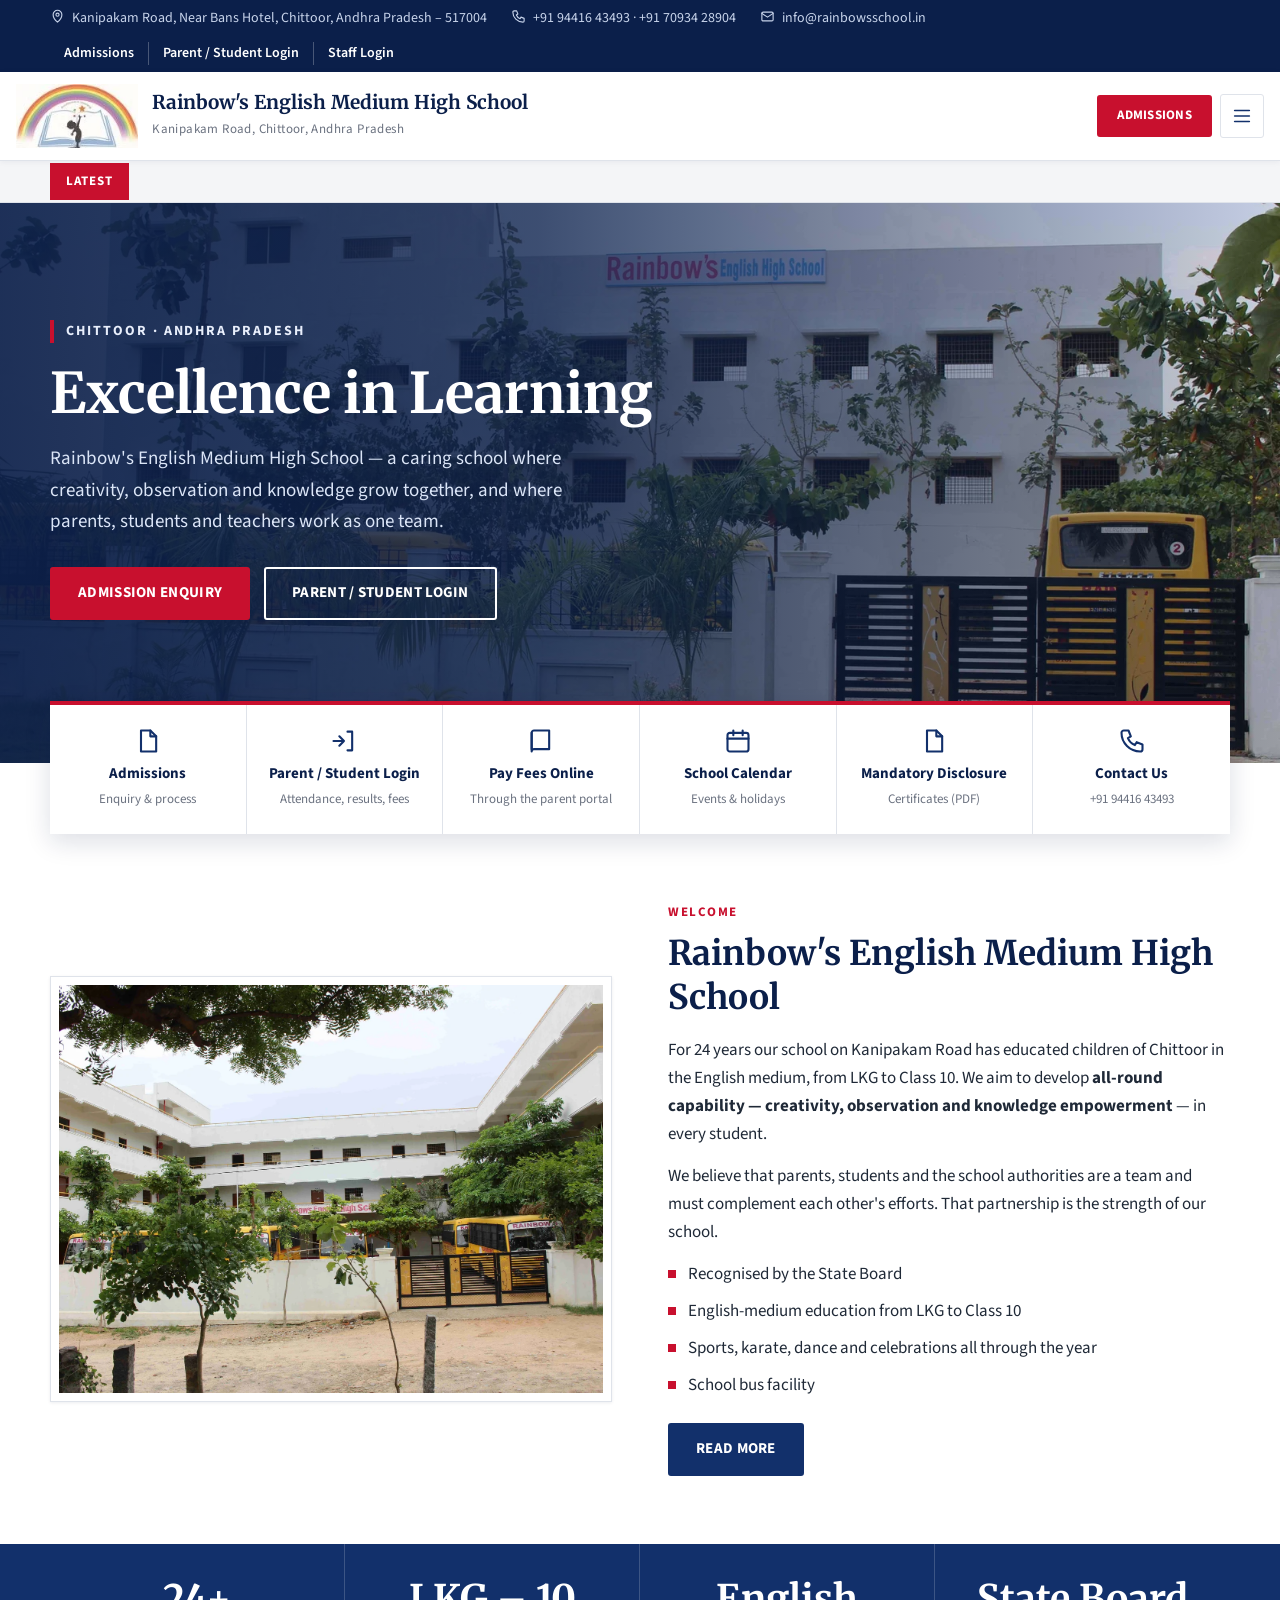
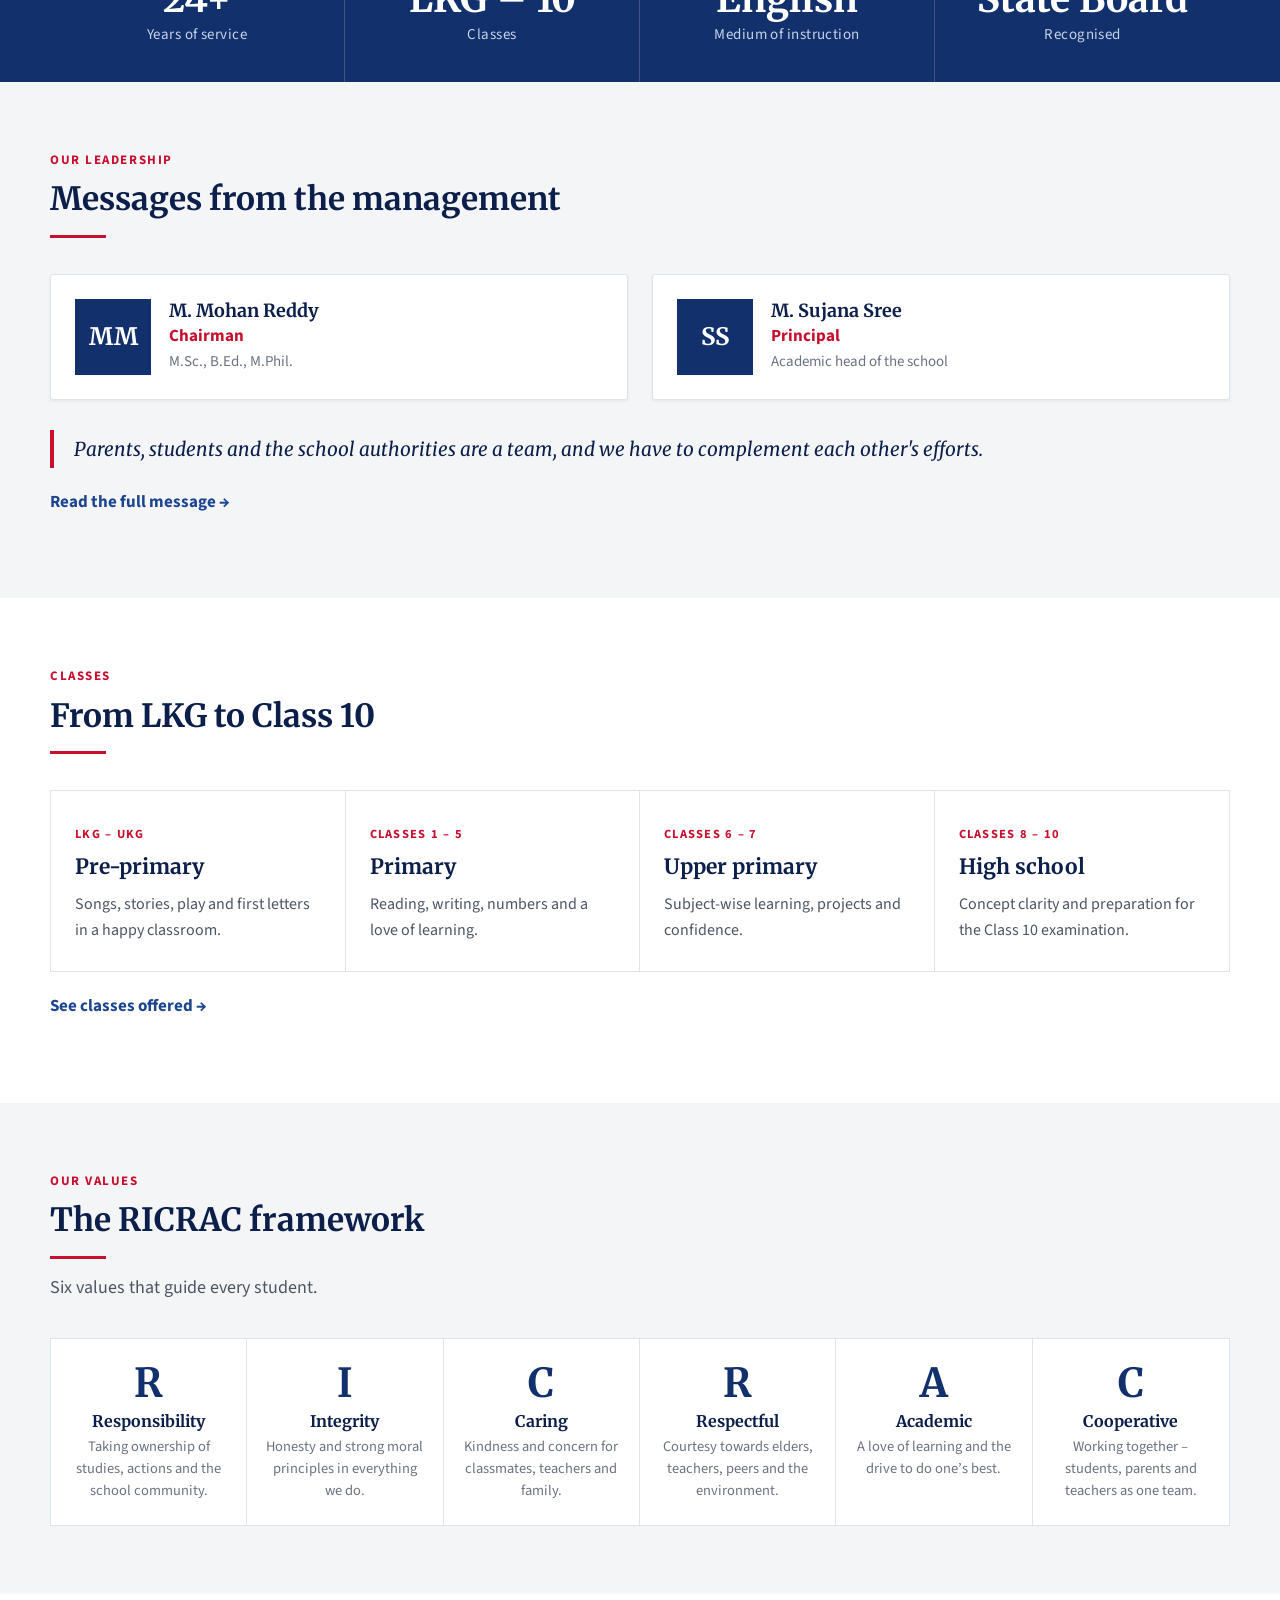
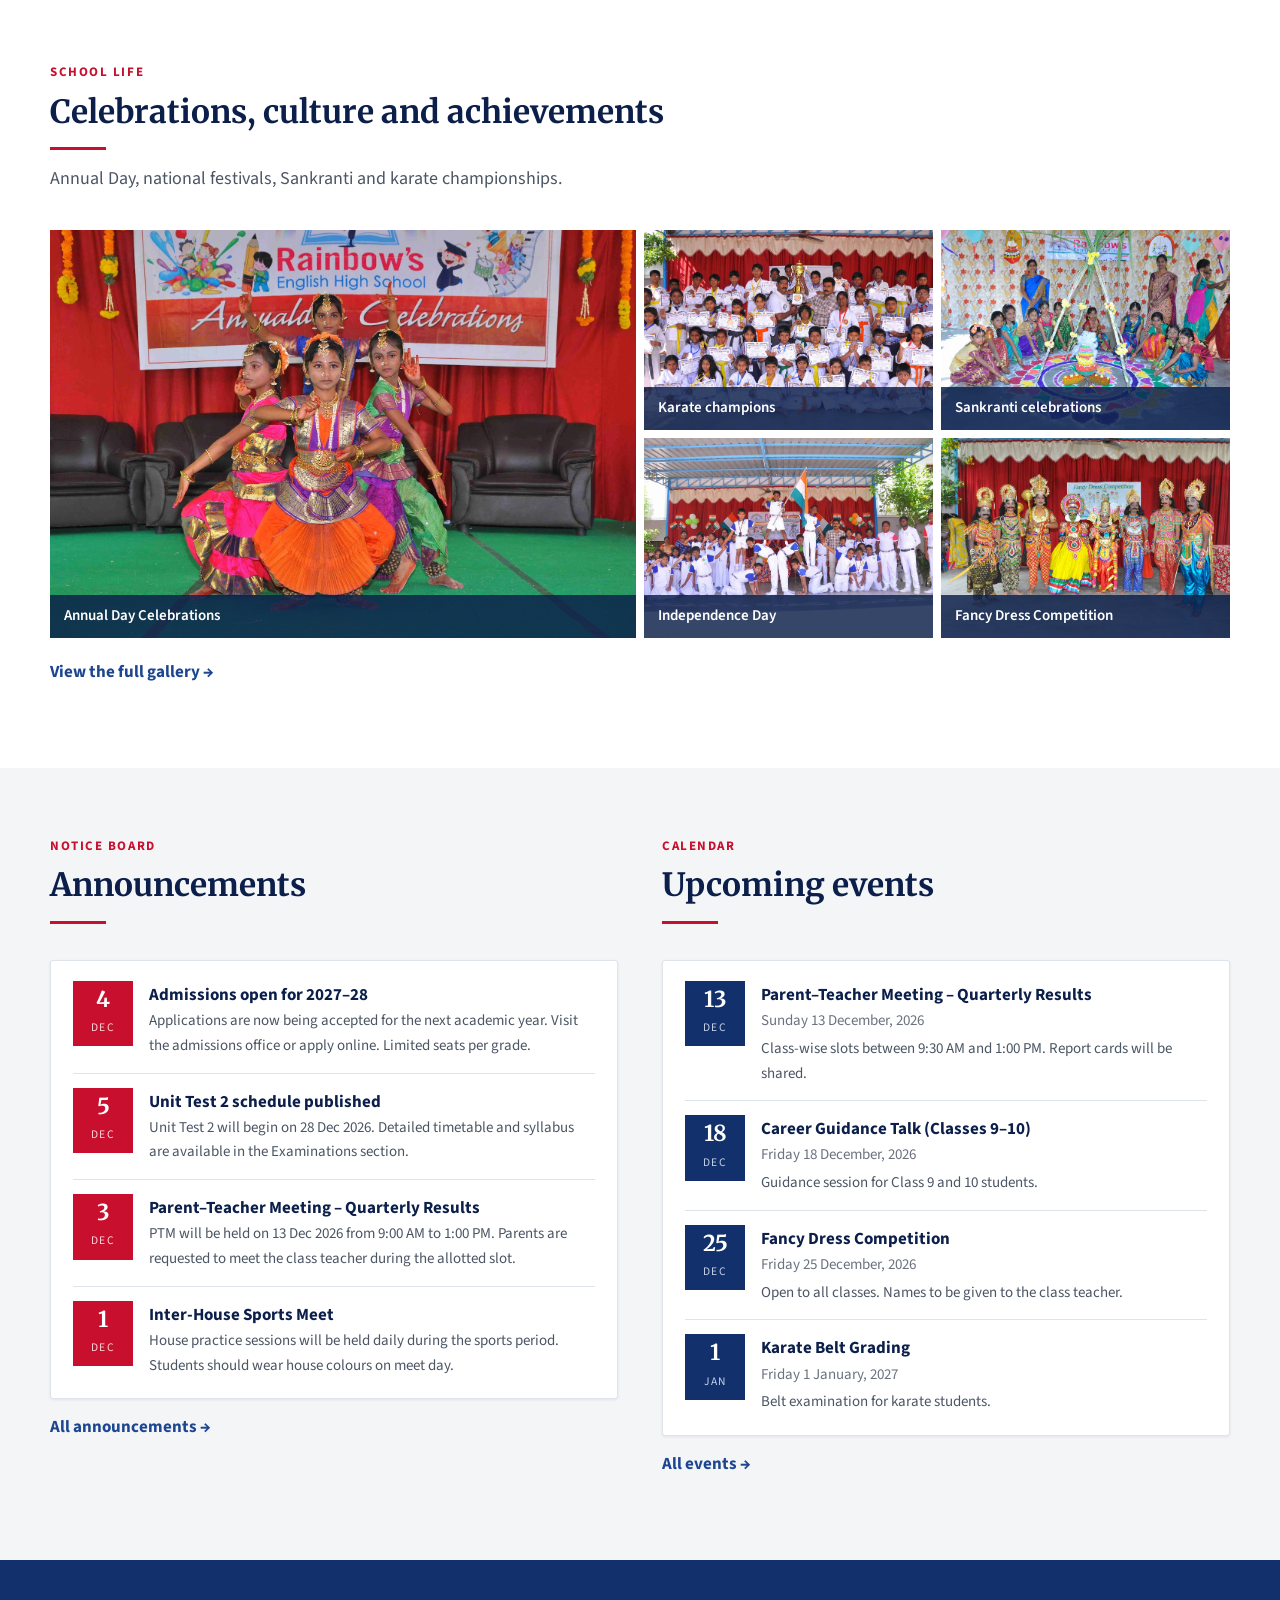
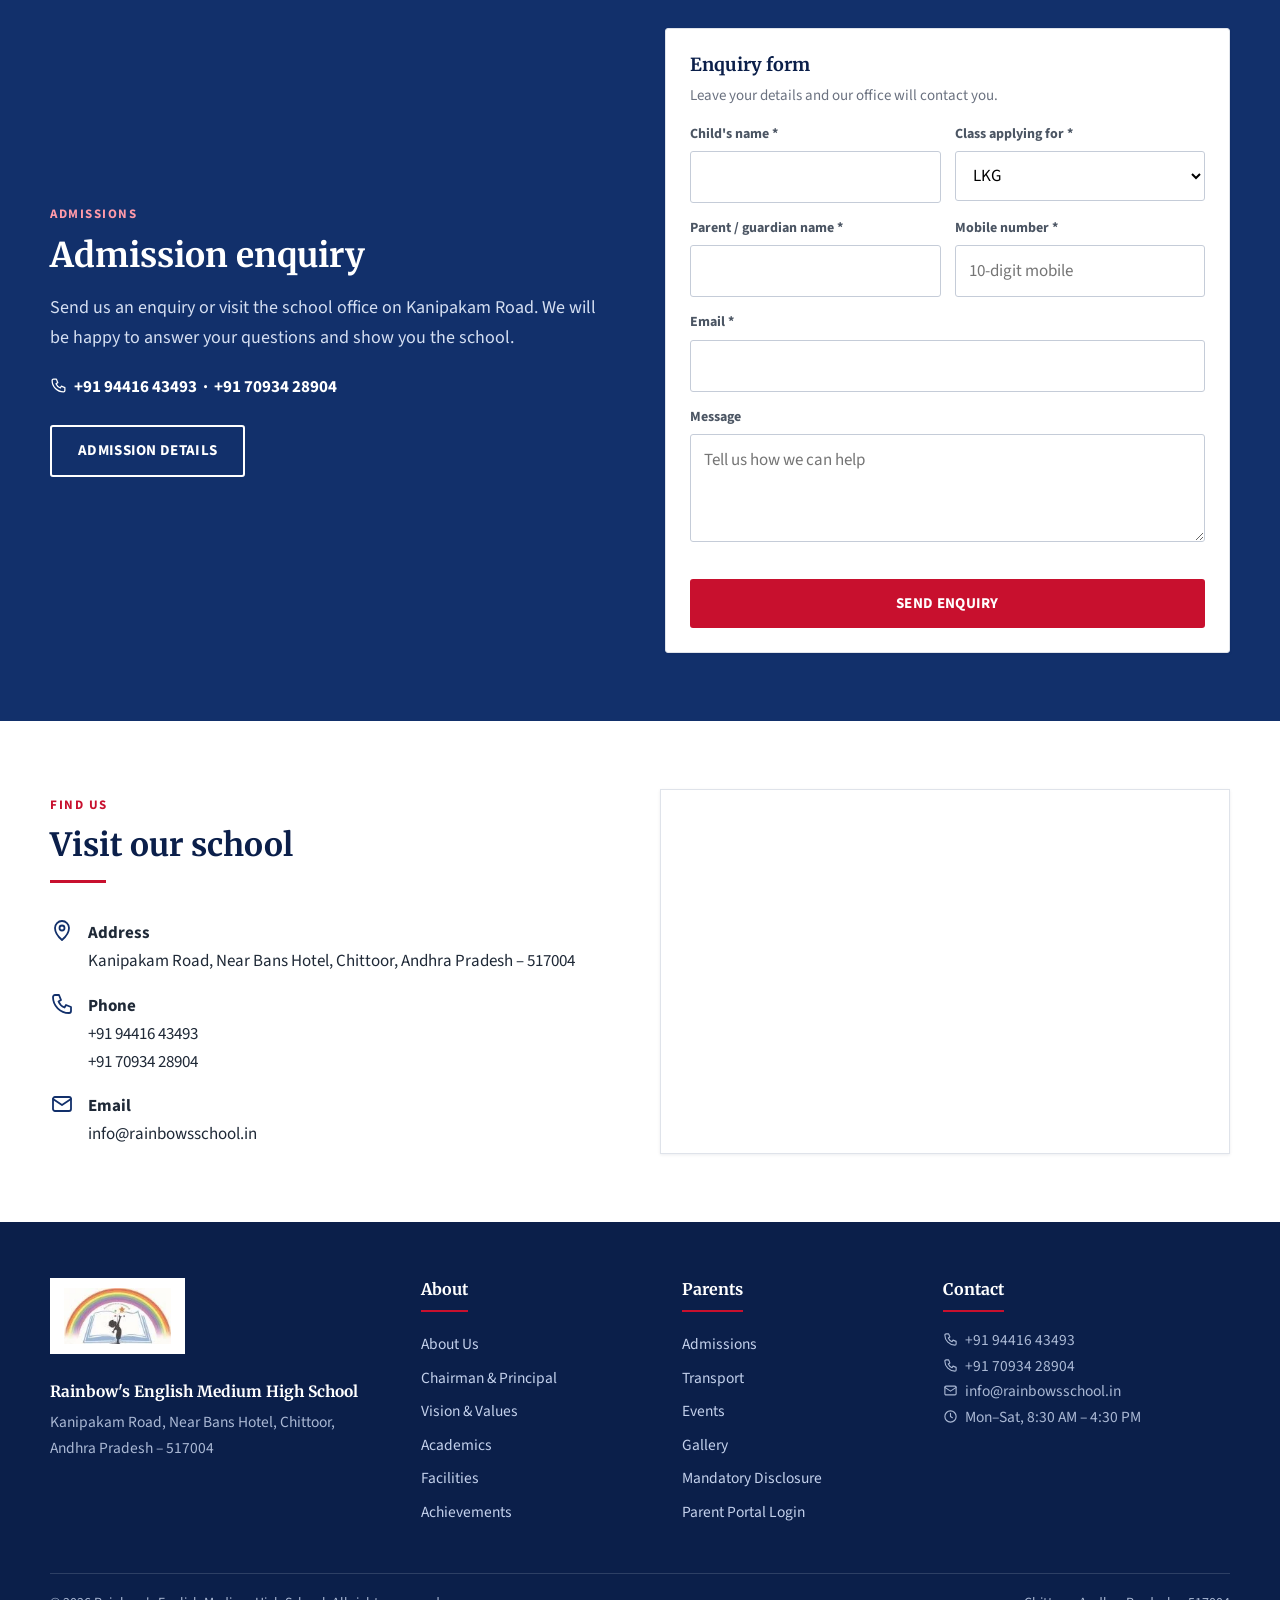
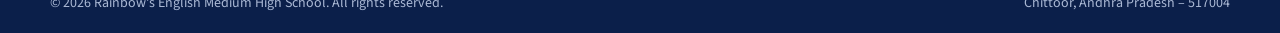
==== commit 55a59968: "Website redesigned like a real school site: navy/white, ticker, quick links, photo hero; portal them" ====
--- a/index.html
+++ b/index.html
@@ -6,7 +6,7 @@
 <title>Rainbow's English Medium High School · Chittoor</title>
 <meta name="description" content="Rainbow's English Medium High School, Kanipakam Road, Chittoor – Excellence in Learning. Admissions, academics, events and parent portal.">
 <link rel="preconnect" href="https://fonts.googleapis.com"><link rel="preconnect" href="https://fonts.gstatic.com" crossorigin>
-<link href="https://fonts.googleapis.com/css2?family=Poppins:wght@500;600;700&family=Nunito+Sans:wght@400;600;700;800&display=swap" rel="stylesheet">
+<link href="https://fonts.googleapis.com/css2?family=Merriweather:wght@400;700&family=Source+Sans+3:wght@400;600;700&display=swap" rel="stylesheet">
 <link rel="stylesheet" href="css/site.css">
 <link rel="icon" href="images/logo.jpg">
 </head>
--- a/css/site.css
+++ b/css/site.css
@@ -1,101 +1,94 @@
-/* site.css — Rainbow's English Medium High School · public website (bright theme from the school logo) */
+/* site.css — Rainbow's English Medium High School · public website
+   Formal school-website styling: navy + white, one crimson accent, serif headings, real photographs. */
 :root {
-  --pink: #f0245f; --pink-d: #c91a4b; --pink-l: #ffe8ef; --blue: #1e9be8; --blue-d: #1769c4; --blue-l: #e6f4fd; --navy: #14295e; --navy-d: #0d1d45;
-  --yellow: #ffb81c; --yellow-l: #fff4d6; --green: #43a047; --green-l: #e5f5e6; --violet: #7e57c2; --violet-l: #efe9fa; --orange: #fb8c00; --orange-l: #fff0dc;
-  --cream: #fffaf1; --text: #1b2745; --text-2: #4a5775; --muted: #6f7b95; --line: #e5eaf3; --bg: #fff;
-  --font: 'Nunito Sans', 'Work Sans', system-ui, -apple-system, 'Segoe UI', sans-serif; --head: 'Poppins', 'Nunito Sans', system-ui, sans-serif;
-  --shadow: 0 2px 4px rgba(20, 41, 94, .04), 0 10px 30px rgba(20, 41, 94, .08); --shadow-lg: 0 20px 50px rgba(20, 41, 94, .16);
-  --rainbow: linear-gradient(90deg, #f0245f, #ffb81c, #43a047, #1e9be8, #7e57c2);
+  --navy: #12306b; --navy-d: #0b1f4a; --navy-m: #1d4690; --navy-l: #eef2f9; --red: #c8102e; --red-d: #a50d26;
+  --text: #1f2937; --text-2: #4b5563; --muted: #6b7280; --line: #dfe3ea; --grey: #f4f5f7; --bg: #fff;
+  --font: 'Source Sans 3', 'Segoe UI', system-ui, -apple-system, sans-serif; --head: 'Merriweather', Georgia, 'Times New Roman', serif;
+  --shadow: 0 1px 3px rgba(15, 30, 70, .08); --shadow-lg: 0 8px 24px rgba(15, 30, 70, .14);
 }
 * { box-sizing: border-box; } html { scroll-behavior: smooth; }
-body { margin: 0; font-family: var(--font); color: var(--text); background: var(--bg); line-height: 1.7; font-size: 16.5px; -webkit-font-smoothing: antialiased; overflow-x: clip; }
-a { color: var(--blue-d); text-decoration: none; } a:hover { color: var(--pink); }
-h1, h2, h3, h4 { font-family: var(--head); color: var(--navy); line-height: 1.2; margin: 0; font-weight: 700; }
+body { margin: 0; font-family: var(--font); color: var(--text); background: var(--bg); line-height: 1.65; font-size: 17px; -webkit-font-smoothing: antialiased; overflow-x: clip; }
+a { color: var(--navy-m); text-decoration: none; } a:hover { color: var(--red); }
+h1, h2, h3, h4 { font-family: var(--head); color: var(--navy-d); line-height: 1.3; margin: 0; font-weight: 700; }
 p { margin: 0 0 14px; } svg { display: block; } img { max-width: 100%; display: block; }
-.wrap { width: min(1200px, 100% - 40px); margin: 0 auto; }
-.rainbow { height: 6px; background: var(--rainbow); }
-.sec { padding: 84px 0; position: relative; } .sec.tint { background: var(--blue-l); } .sec.warm { background: var(--cream); } .sec.pinkish { background: #fff3f6; } .sec.dark { background: var(--navy-d); color: #c9d6ee; } .sec.dark h2, .sec.dark h3 { color: #fff; }
-.eyebrow { display: inline-block; font-family: var(--head); font-size: 12.5px; letter-spacing: .1em; text-transform: uppercase; color: var(--pink); background: var(--pink-l); padding: 5px 14px; border-radius: 999px; font-weight: 600; margin-bottom: 14px; }
-.sec-head { max-width: 700px; margin-bottom: 44px; } .sec-head h2 { font-size: clamp(28px, 3.6vw, 42px); } .sec-head p { color: var(--text-2); margin-top: 12px; font-size: 18px; } .sec-head.center { margin-inline: auto; text-align: center; }
-.btn { white-space: nowrap; display: inline-flex; align-items: center; justify-content: center; gap: 8px; padding: 13px 28px; border-radius: 999px; font-weight: 700; font-size: 15.5px; border: 2px solid var(--blue-d); background: transparent; color: var(--blue-d); cursor: pointer; transition: .18s; font-family: var(--head); }
-.btn:hover { background: var(--blue-d); color: #fff; transform: translateY(-1px); } .btn.primary { background: var(--pink); border-color: var(--pink); color: #fff; box-shadow: 0 8px 20px rgba(240, 36, 95, .28); } .btn.primary:hover { background: var(--pink-d); border-color: var(--pink-d); }
-.btn.blue { background: var(--blue-d); color: #fff; box-shadow: 0 8px 20px rgba(23, 105, 196, .25); } .btn.blue:hover { background: var(--navy); border-color: var(--navy); } .btn.navy { background: var(--navy); border-color: var(--navy); color: #fff; } .btn.navy:hover { background: var(--blue-d); border-color: var(--blue-d); }
-.btn.light { border-color: rgba(255, 255, 255, .8); color: #fff; } .btn.light:hover { background: #fff; color: var(--navy); } .btn.sm { padding: 9px 20px; font-size: 14px; }
+.wrap { width: min(1180px, 100% - 40px); margin: 0 auto; }
+.sec { padding: 68px 0; } .sec.grey { background: var(--grey); } .sec.tint { background: var(--navy-l); } .sec.warm { background: var(--grey); } .sec.pinkish { background: var(--grey); } .sec.navy { background: var(--navy); color: #d5dff2; } .sec.navy h2, .sec.navy h3 { color: #fff; }
+.eyebrow { display: block; font-family: var(--font); font-size: 13px; letter-spacing: .12em; text-transform: uppercase; color: var(--red); font-weight: 700; margin-bottom: 8px; }
+.sec-head { max-width: 760px; margin-bottom: 36px; } .sec-head h2 { font-size: clamp(25px, 3vw, 32px); } .sec-head h2::after { content: ''; display: block; width: 56px; height: 3px; background: var(--red); margin-top: 14px; } .sec-head p { color: var(--text-2); margin-top: 14px; font-size: 18px; } .sec-head.center { margin-inline: auto; text-align: center; } .sec-head.center h2::after { margin-inline: auto; }
+.btn { white-space: nowrap; display: inline-flex; align-items: center; justify-content: center; gap: 8px; padding: 12px 26px; border-radius: 3px; font-weight: 700; font-size: 15px; letter-spacing: .02em; border: 2px solid var(--navy); background: transparent; color: var(--navy); cursor: pointer; transition: .15s; font-family: var(--font); text-transform: uppercase; }
+.btn:hover { background: var(--navy); color: #fff; } .btn.primary { background: var(--red); border-color: var(--red); color: #fff; } .btn.primary:hover { background: var(--red-d); border-color: var(--red-d); } .btn.blue, .btn.navy { background: var(--navy); border-color: var(--navy); color: #fff; } .btn.blue:hover, .btn.navy:hover { background: var(--navy-d); border-color: var(--navy-d); }
+.btn.light { border-color: #fff; color: #fff; } .btn.light:hover { background: #fff; color: var(--navy); } .btn.sm { padding: 8px 18px; font-size: 13px; }
 .grid { display: grid; gap: 24px; } .g2 { grid-template-columns: repeat(2, 1fr); } .g3 { grid-template-columns: repeat(3, 1fr); } .g4 { grid-template-columns: repeat(4, 1fr); }
-.card { background: #fff; border: 1px solid var(--line); border-radius: 20px; box-shadow: var(--shadow); overflow: hidden; } .card .pad { padding: 26px; } .card h3 { font-size: 19px; margin-bottom: 8px; }
-.card.hover { transition: .22s; } .card.hover:hover { transform: translateY(-5px); box-shadow: var(--shadow-lg); }
-.muted { color: var(--muted); } .small { font-size: 14.5px; }
-.ico { width: 54px; height: 54px; border-radius: 16px; display: grid; place-items: center; margin-bottom: 16px; color: #fff; background: var(--blue); }
+.card { background: #fff; border: 1px solid var(--line); border-radius: 3px; box-shadow: var(--shadow); overflow: hidden; } .card .pad { padding: 24px; } .card h3 { font-size: 18px; margin-bottom: 8px; } .card.hover { transition: .2s; } .card.hover:hover { box-shadow: var(--shadow-lg); }
+.muted { color: var(--muted); } .small { font-size: 15px; }
+.ico { width: auto; height: auto; display: block; margin: 0 0 12px; color: var(--navy); background: none; }
 
-/* top bar + header */
-.util { background: var(--blue-d); color: #e8f3ff; font-size: 13.5px; } .util .wrap { display: flex; justify-content: space-between; align-items: center; gap: 12px; padding: 8px 0; flex-wrap: wrap; } .util .l { display: flex; gap: 24px; flex-wrap: wrap; } .util a { color: #fff; font-weight: 700; } .util span { white-space: nowrap; }
-header.site { position: sticky; top: 0; z-index: 50; background: rgba(255, 255, 255, .97); backdrop-filter: blur(10px); box-shadow: 0 2px 14px rgba(20, 41, 94, .07); }
-header.site .wrap { width: min(1280px, 100% - 32px); display: flex; align-items: center; justify-content: space-between; height: 86px; gap: 18px; }
-.brand { flex: none; display: flex; align-items: center; gap: 12px; color: inherit; } .brand:hover { color: inherit; } .brand img { height: 62px; width: auto; }
-.brand .nm { font-family: var(--head); font-weight: 700; line-height: 1.1; white-space: nowrap; } .brand .nm b { color: #ff2d60; font-size: 23px; display: block; } .brand .nm span { color: #1e8fdc; font-size: 14.5px; font-weight: 600; }
-nav.main { display: flex; align-items: center; } nav.main > a, nav.main .dd > a { padding: 9px 12px; font-size: 15px; font-weight: 700; color: var(--navy); display: block; white-space: nowrap; border-radius: 999px; font-family: var(--head); } nav.main > a:hover, nav.main .dd:hover > a { color: var(--pink); background: var(--pink-l); }
-nav.main a.on { color: #fff; background: var(--pink); }
-.dd { position: relative; } .dd .menu { position: absolute; top: calc(100% + 6px); left: 0; background: #fff; border-radius: 16px; box-shadow: var(--shadow-lg); min-width: 220px; padding: 8px; opacity: 0; visibility: hidden; transform: translateY(6px); transition: .15s; z-index: 60; border: 1px solid var(--line); } .dd:hover .menu, .dd:focus-within .menu { opacity: 1; visibility: visible; transform: none; } .dd .menu a { display: block; padding: 10px 14px; font-size: 15px; color: var(--navy); border-radius: 10px; font-weight: 600; } .dd .menu a:hover { background: var(--blue-l); color: var(--blue-d); }
-.nav-cta { flex: none; display: flex; gap: 10px; align-items: center; } .burger { display: none; width: 46px; height: 46px; border: 0; background: var(--blue-l); color: var(--blue-d); border-radius: 14px; cursor: pointer; place-items: center; }
+/* top bar, header, ticker */
+.util { background: var(--navy-d); color: #c7d3ea; font-size: 14px; } .util .wrap { display: flex; justify-content: space-between; align-items: center; gap: 12px; padding: 7px 0; flex-wrap: wrap; } .util .l { display: flex; gap: 24px; flex-wrap: wrap; } .util .r { display: flex; gap: 0; } .util .r a { color: #fff; padding: 0 14px; border-left: 1px solid rgba(255, 255, 255, .25); font-weight: 600; } .util .r a:first-child { border-left: 0; } .util a:hover { color: #ffb3c0; } .util span { white-space: nowrap; }
+header.site { position: sticky; top: 0; z-index: 50; background: #fff; border-bottom: 1px solid var(--line); box-shadow: 0 1px 6px rgba(15, 30, 70, .06); }
+header.site .wrap { width: min(1280px, 100% - 32px); display: flex; align-items: center; justify-content: space-between; height: 88px; gap: 16px; }
+.brand { flex: none; display: flex; align-items: center; gap: 14px; color: inherit; } .brand:hover { color: inherit; } .brand img { height: 64px; width: auto; }
+.brand .nm b { font-family: var(--head); color: var(--navy-d); font-size: 19px; display: block; line-height: 1.2; font-weight: 700; } .brand .nm span { font-size: 13px; color: var(--muted); letter-spacing: .03em; }
+nav.main { display: flex; align-items: center; } nav.main > a, nav.main .dd > a { padding: 10px 13px; font-size: 15.5px; font-weight: 600; color: var(--text); display: block; white-space: nowrap; border-bottom: 3px solid transparent; } nav.main > a:hover, nav.main .dd:hover > a { color: var(--red); } nav.main a.on { color: var(--navy-d); border-bottom-color: var(--red); }
+.dd { position: relative; } .dd .menu { position: absolute; top: 100%; left: 0; background: #fff; border: 1px solid var(--line); border-top: 3px solid var(--red); box-shadow: var(--shadow-lg); min-width: 230px; padding: 6px 0; opacity: 0; visibility: hidden; transition: .15s; z-index: 60; } .dd:hover .menu, .dd:focus-within .menu { opacity: 1; visibility: visible; } .dd .menu a { display: block; padding: 9px 20px; font-size: 15px; color: var(--text); font-weight: 600; } .dd .menu a:hover { background: var(--navy-l); color: var(--navy); }
+.nav-cta { flex: none; display: flex; gap: 8px; align-items: center; } .burger { display: none; width: 44px; height: 44px; border: 1px solid var(--line); background: #fff; color: var(--navy); border-radius: 3px; cursor: pointer; place-items: center; }
+.ticker { background: var(--grey); border-bottom: 1px solid var(--line); font-size: 15px; } .ticker .wrap { display: flex; align-items: center; gap: 0; } .ticker b { flex: none; background: var(--red); color: #fff; padding: 8px 16px; font-size: 13px; letter-spacing: .08em; text-transform: uppercase; } .ticker .tk { overflow: hidden; white-space: nowrap; flex: 1; padding: 8px 0; } .ticker .trk { display: inline-block; padding-left: 100%; animation: tick 60s linear infinite; } .ticker .tk:hover .trk { animation-play-state: paused; } .ticker .trk a { color: var(--text); margin-right: 56px; font-weight: 600; } .ticker .trk a::before { content: '■'; color: var(--red); font-size: 8px; margin-right: 10px; vertical-align: 2px; }
+@keyframes tick { to { transform: translateX(-100%); } }
 
 /* hero */
-.hero { position: relative; overflow: hidden; background: linear-gradient(180deg, #dff1fe 0%, #f3faff 55%, #fffaf1 100%); }
-.hero .arcs { position: absolute; right: -200px; top: -190px; width: 760px; opacity: .3; pointer-events: none; } .hero .cloud { position: absolute; background: #fff; border-radius: 999px; opacity: .9; } .hero .cloud::before, .hero .cloud::after { content: ''; position: absolute; background: #fff; border-radius: 50%; }
-.hero .c1 { width: 130px; height: 38px; left: 6%; top: 90px; } .hero .c1::before { width: 56px; height: 56px; left: 18px; top: -26px; } .hero .c1::after { width: 44px; height: 44px; left: 66px; top: -18px; }
-.hero .c2 { width: 100px; height: 30px; left: 44%; top: 40px; } .hero .c2::before { width: 44px; height: 44px; left: 14px; top: -20px; } .hero .c2::after { width: 34px; height: 34px; left: 52px; top: -14px; }
-.hero .wrap { display: grid; grid-template-columns: 1.02fr 1fr; gap: 40px; align-items: center; padding: 70px 0 110px; position: relative; z-index: 2; }
-.hero .tag { display: inline-flex; align-items: center; gap: 8px; background: #fff; color: var(--navy); border-radius: 999px; padding: 7px 16px 7px 8px; font-size: 14px; font-weight: 700; box-shadow: var(--shadow); margin-bottom: 22px; } .hero .tag i { width: 26px; height: 26px; border-radius: 50%; background: var(--pink); color: #fff; display: grid; place-items: center; font-style: normal; }
-.hero h1 { font-size: clamp(38px, 5.4vw, 66px); line-height: 1.06; color: var(--navy); letter-spacing: -.01em; } .hero h1 .rb { background: var(--rainbow); -webkit-background-clip: text; background-clip: text; color: transparent; display: inline-block; }
-.hero .sub { font-family: var(--head); font-weight: 600; color: var(--blue-d); font-size: 18px; margin: 16px 0 6px; } .hero p.lead { font-size: 18.5px; color: var(--text-2); max-width: 540px; margin: 8px 0 30px; } .hero .cta { display: flex; gap: 14px; flex-wrap: wrap; }
-.hero .trust { display: flex; gap: 28px; margin-top: 38px; flex-wrap: wrap; } .hero .trust div { display: flex; flex-direction: column; } .hero .trust b { font-family: var(--head); font-size: 28px; color: var(--navy); line-height: 1.1; } .hero .trust span { font-size: 13.5px; color: var(--muted); font-weight: 600; }
-.collage { position: relative; height: 520px; }
-.collage .p { position: absolute; overflow: hidden; border: 6px solid #fff; box-shadow: var(--shadow-lg); } .collage .p img { width: 100%; height: 100%; object-fit: cover; }
-.collage .p1 { left: 9%; top: 0; width: 56%; height: 380px; border-radius: 200px 200px 24px 24px; } .collage .p2 { right: 0; top: 56px; width: 36%; height: 36%; border-radius: 50%; border-color: #ffe08a; } .collage .p3 { right: 4%; bottom: 14px; width: 44%; height: 170px; border-radius: 24px; } .collage .p4 { left: 0; bottom: 30px; width: 36%; height: 150px; border-radius: 24px 24px 24px 100px; border-color: #bfe4fb; }
-.collage .badge { position: absolute; background: #fff; border-radius: 16px; padding: 10px 16px; box-shadow: var(--shadow-lg); font-weight: 700; font-family: var(--head); font-size: 14px; color: var(--navy); display: flex; align-items: center; gap: 10px; z-index: 3; } .collage .badge i { width: 34px; height: 34px; border-radius: 10px; color: #fff; display: grid; place-items: center; }
-.collage .b1 { left: -6px; top: 210px; } .collage .b2 { right: 6px; bottom: 210px; }
-.wave { display: block; width: 100%; height: 70px; position: absolute; left: 0; bottom: -1px; z-index: 3; } .wave path { fill: #fff; }
-.page-hero { position: relative; overflow: hidden; background: linear-gradient(120deg, #dff1fe, #fff7ea); padding: 64px 0 76px; } .page-hero .arcs { position: absolute; right: -150px; top: -190px; width: 520px; opacity: .3; }
-.page-hero .wrap { position: relative; display: grid; grid-template-columns: 1.3fr 1fr; gap: 40px; align-items: center; } .page-hero h1 { font-size: clamp(32px, 4.4vw, 52px); } .page-hero .crumb { font-size: 14px; color: var(--muted); margin-bottom: 12px; font-weight: 600; } .page-hero .crumb a { color: var(--pink); } .page-hero p { max-width: 580px; color: var(--text-2); margin: 14px 0 0; font-size: 18px; }
-.page-hero .ph { justify-self: end; width: min(360px, 100%); height: 230px; border-radius: 160px 160px 24px 24px; overflow: hidden; border: 6px solid #fff; box-shadow: var(--shadow-lg); } .page-hero .ph img { width: 100%; height: 100%; object-fit: cover; }
+.hero { position: relative; color: #fff; background-size: cover; background-position: center 38%; min-height: 560px; display: flex; align-items: center; }
+.hero::before { content: ''; position: absolute; inset: 0; background: linear-gradient(90deg, rgba(11, 31, 74, .92) 0%, rgba(11, 31, 74, .78) 42%, rgba(11, 31, 74, .15) 100%); }
+.hero .wrap { position: relative; padding: 90px 0 120px; } .hero .in { max-width: 640px; }
+.hero .tag { display: inline-block; border-left: 4px solid var(--red); padding-left: 12px; font-size: 14px; letter-spacing: .14em; text-transform: uppercase; font-weight: 700; margin-bottom: 18px; color: #e8eefb; }
+.hero h1 { color: #fff; font-size: clamp(34px, 5vw, 56px); line-height: 1.15; } .hero p.lead { font-size: 19px; color: #dbe5f7; max-width: 560px; margin: 18px 0 30px; } .hero .cta { display: flex; gap: 14px; flex-wrap: wrap; }
+.qlinks { margin-top: -62px; position: relative; z-index: 5; } .qlinks .box { background: #fff; display: grid; grid-template-columns: repeat(6, 1fr); box-shadow: var(--shadow-lg); border-top: 4px solid var(--red); } .ql { padding: 22px 16px; text-align: center; border-right: 1px solid var(--line); color: var(--text); transition: .15s; display: block; } .ql:last-child { border: 0; } .ql:hover { background: var(--navy-l); color: var(--navy); } .ql svg { margin: 0 auto 10px; color: var(--navy); } .ql b { display: block; font-size: 15px; font-family: var(--font); color: var(--navy-d); line-height: 1.25; } .ql span { font-size: 13px; color: var(--muted); }
+.page-hero { position: relative; color: #fff; background: var(--navy-d) center/cover; padding: 54px 0 48px; } .page-hero::before { content: ''; position: absolute; inset: 0; background: linear-gradient(90deg, rgba(11, 31, 74, .95), rgba(11, 31, 74, .8)); } .page-hero .wrap { position: relative; } .page-hero h1 { color: #fff; font-size: clamp(28px, 3.6vw, 38px); } .page-hero .crumb { font-size: 14px; color: #b7c5e2; margin-bottom: 8px; } .page-hero .crumb a { color: #fff; } .page-hero p { max-width: 640px; color: #d5dff2; margin: 10px 0 0; font-size: 18px; } .page-hero .arcs, .page-hero .ph { display: none; }
+.stats { background: var(--navy); color: #fff; } .stats .grid { gap: 0; } .stats .stat { padding: 34px 18px; text-align: center; border-right: 1px solid rgba(255, 255, 255, .18); } .stats .stat:last-child { border: 0; } .stats b { display: block; font-family: var(--head); font-size: 38px; line-height: 1.1; } .stats span { font-size: 15px; color: #c7d3ea; letter-spacing: .03em; }
 
-/* stats ribbon */
-.ribbon { background: linear-gradient(110deg, var(--blue-d), var(--blue)); color: #fff; position: relative; overflow: hidden; } .ribbon .grid { gap: 0; } .ribbon .stat { padding: 34px 20px; text-align: center; border-right: 1px solid rgba(255, 255, 255, .2); } .ribbon .stat:last-child { border: 0; } .ribbon b { font-family: var(--head); font-size: 44px; line-height: 1; display: block; } .ribbon span { font-size: 15px; opacity: .92; font-weight: 600; }
 /* content */
-.split { display: grid; grid-template-columns: 1fr 1fr; gap: 60px; align-items: center; } .split.rev > :first-child { order: 2; }
-.photo { border-radius: 28px; overflow: hidden; box-shadow: var(--shadow-lg); border: 6px solid #fff; } .photo img { width: 100%; height: 100%; object-fit: cover; aspect-ratio: 4/3; }
-.check { list-style: none; margin: 0; padding: 0; display: grid; gap: 11px; } .check li { display: flex; gap: 12px; align-items: flex-start; font-weight: 600; color: var(--text-2); } .check li::before { content: ''; flex: none; width: 24px; height: 24px; margin-top: 2px; border-radius: 50%; background: var(--green) url("data:image/svg+xml,%3Csvg xmlns='http://www.w3.org/2000/svg' viewBox='0 0 24 24' fill='none' stroke='white' stroke-width='3.4' stroke-linecap='round' stroke-linejoin='round'%3E%3Cpath d='M5 12l5 5L20 6'/%3E%3C/svg%3E") center/13px no-repeat; }
-.quote { background: var(--yellow-l); border-radius: 20px; padding: 24px 28px; font-family: var(--head); font-size: 20px; line-height: 1.5; color: var(--navy); font-weight: 600; position: relative; } .quote::before { content: '“'; position: absolute; left: 14px; top: -6px; font-size: 70px; color: var(--yellow); line-height: 1; }
-.feat { background: #fff; border-radius: 22px; padding: 28px 24px; box-shadow: var(--shadow); border-top: 6px solid var(--c); transition: .22s; } .feat:hover { transform: translateY(-5px); box-shadow: var(--shadow-lg); } .feat .ico { background: var(--c); } .feat h3 { font-size: 19px; margin-bottom: 8px; }
-.values { display: grid; grid-template-columns: repeat(3, 1fr); gap: 22px; } .val { background: #fff; border-radius: 24px; padding: 28px 26px; box-shadow: var(--shadow); display: flex; gap: 18px; align-items: flex-start; } .val i { font-style: normal; flex: none; width: 58px; height: 58px; border-radius: 18px; background: var(--c); color: #fff; font-family: var(--head); font-weight: 700; font-size: 30px; display: grid; place-items: center; } .val h3 { font-size: 19px; margin-bottom: 4px; }
-.stages { display: grid; grid-template-columns: repeat(4, 1fr); gap: 20px; } .stage { border-radius: 24px; padding: 28px 24px; background: var(--bg2); position: relative; overflow: hidden; } .stage::after { content: ''; position: absolute; right: -30px; bottom: -30px; width: 110px; height: 110px; border-radius: 50%; background: var(--c); opacity: .18; } .stage small { font-family: var(--head); font-weight: 700; color: var(--c); letter-spacing: .06em; text-transform: uppercase; font-size: 12.5px; } .stage h3 { font-size: 24px; margin: 6px 0 10px; } .stage p { color: var(--text-2); margin: 0; font-size: 15.5px; }
-.lead-card { display: flex; gap: 20px; align-items: center; } .avatar { width: 92px; height: 92px; border-radius: 50%; display: grid; place-items: center; font-family: var(--head); font-size: 30px; font-weight: 700; color: #fff; flex: none; background: linear-gradient(140deg, var(--blue), var(--blue-d)); border: 5px solid #fff; box-shadow: var(--shadow); }
-.list-row { display: flex; gap: 16px; padding: 16px 0; border-bottom: 1px dashed var(--line); align-items: flex-start; } .list-row:last-child { border: 0; }
-.datebox { flex: none; width: 62px; text-align: center; background: var(--blue-l); color: var(--blue-d); border-radius: 16px; padding: 8px 0; } .datebox b { display: block; font-family: var(--head); font-size: 24px; line-height: 1.1; } .datebox span { font-size: 11.5px; letter-spacing: .08em; text-transform: uppercase; font-weight: 700; } .datebox.pink { background: var(--pink-l); color: var(--pink-d); }
-.mosaic { display: grid; grid-template-columns: repeat(4, 1fr); grid-auto-rows: 210px; gap: 14px; } .mosaic a { position: relative; border-radius: 22px; overflow: hidden; display: block; border: 4px solid #fff; box-shadow: var(--shadow); } .mosaic a:first-child { grid-column: span 2; grid-row: span 2; } .mosaic img { width: 100%; height: 100%; object-fit: cover; transition: .5s; } .mosaic a:hover img { transform: scale(1.07); }
-.mosaic span { position: absolute; left: 12px; bottom: 12px; background: #fff; color: var(--navy); padding: 5px 14px; border-radius: 999px; font-size: 13.5px; font-weight: 700; font-family: var(--head); }
-.gal { display: grid; grid-template-columns: repeat(3, 1fr); gap: 16px; } .gal button { border: 4px solid #fff; padding: 0; background: none; border-radius: 22px; overflow: hidden; cursor: pointer; position: relative; aspect-ratio: 4/3; box-shadow: var(--shadow); } .gal img { width: 100%; height: 100%; object-fit: cover; transition: .5s; } .gal button:hover img { transform: scale(1.07); } .gal span { position: absolute; left: 10px; bottom: 10px; background: #fff; color: var(--navy); padding: 4px 12px; border-radius: 999px; font-size: 13px; font-weight: 700; font-family: var(--head); }
-.cta-band { background: linear-gradient(115deg, var(--blue-d), var(--blue)); position: relative; color: #fff; overflow: hidden; } .cta-band .arcs { position: absolute; left: -220px; bottom: -380px; width: 760px; opacity: .18; } .cta-band .wrap { position: relative; } .cta-band h2 { color: #fff; }
-.steps { display: grid; grid-template-columns: repeat(4, 1fr); gap: 18px; counter-reset: s; } .st { counter-increment: s; background: #fff; border-radius: 22px; padding: 26px 22px; position: relative; box-shadow: var(--shadow); } .st::before { content: counter(s); position: absolute; right: 16px; top: 14px; width: 38px; height: 38px; border-radius: 50%; background: var(--c, var(--pink)); color: #fff; font-family: var(--head); font-weight: 700; display: grid; place-items: center; } .st h3 { font-size: 18px; margin-bottom: 6px; padding-right: 40px; }
-.tbl { width: 100%; border-collapse: collapse; background: #fff; border-radius: 18px; overflow: hidden; box-shadow: var(--shadow); } .tbl th { text-align: left; background: var(--blue-d); color: #fff; padding: 14px 18px; font-size: 14.5px; font-weight: 600; font-family: var(--head); } .tbl td { padding: 13px 18px; border-bottom: 1px solid var(--line); font-size: 15.5px; } .tbl tr:last-child td { border: 0; } .tbl tr:nth-child(even) td { background: #f8fbff; }
-.faq details { background: #fff; border-radius: 16px; padding: 2px 22px; margin-bottom: 12px; box-shadow: var(--shadow); } .faq summary { cursor: pointer; padding: 16px 0; font-weight: 700; color: var(--navy); list-style: none; display: flex; justify-content: space-between; font-family: var(--head); font-size: 16px; } .faq summary::after { content: '+'; font-size: 24px; color: var(--pink); } .faq details[open] summary::after { content: '–'; } .faq details p { color: var(--text-2); }
-.form { display: grid; gap: 14px; } .form .row2 { display: grid; grid-template-columns: 1fr 1fr; gap: 14px; } .form label { font-size: 14px; font-weight: 700; color: var(--text-2); display: block; margin-bottom: 5px; } .form input, .form select, .form textarea { width: 100%; padding: 13px 16px; border: 2px solid #dbe5f2; border-radius: 14px; font: inherit; background: #fff; outline: none; } .form input:focus, .form select:focus, .form textarea:focus { border-color: var(--blue); box-shadow: 0 0 0 4px var(--blue-l); }
-.notice-ok { background: var(--green-l); color: #1b5e20; padding: 18px 20px; border-radius: 16px; font-weight: 700; }
-.role-cards { display: grid; grid-template-columns: repeat(4, 1fr); gap: 16px; } .role-cards a { background: #fff; border-radius: 20px; padding: 24px; display: block; color: var(--text); transition: .2s; box-shadow: var(--shadow); border-top: 6px solid var(--c, var(--pink)); } .role-cards a:hover { transform: translateY(-4px); box-shadow: var(--shadow-lg); } .role-cards b { font-family: var(--head); font-size: 17px; color: var(--navy); display: block; margin: 4px 0; }
-.map { border-radius: 28px; overflow: hidden; box-shadow: var(--shadow-lg); border: 6px solid #fff; aspect-ratio: 16/10; background: var(--blue-l); } .map iframe { width: 100%; height: 100%; border: 0; }
-.doc { display: flex; align-items: center; gap: 14px; padding: 16px 20px; background: #fff; border-radius: 18px; box-shadow: var(--shadow); color: var(--navy); transition: .2s; } .doc:hover { transform: translateY(-3px); } .doc .ico { margin: 0; width: 46px; height: 46px; flex: none; background: var(--pink); border-radius: 14px; }
-footer.site { background: var(--navy-d); color: #a9b8d8; padding: 0; font-size: 15px; position: relative; } footer.site h4 { color: #fff; font-size: 17px; margin-bottom: 14px; } footer.site a { color: #c4d1ec; display: block; padding: 4px 0; } footer.site a:hover { color: #ff9db9; }
-footer .cols { display: grid; grid-template-columns: 1.5fr 1fr 1fr 1.3fr; gap: 40px; } footer .logo-chip { background: #fff; border-radius: 16px; padding: 10px 14px; display: inline-block; margin-bottom: 16px; } footer .logo-chip img { height: 58px; width: auto; } footer .bar { border-top: 1px solid rgba(255, 255, 255, .12); margin-top: 44px; padding: 20px 0; display: flex; justify-content: space-between; flex-wrap: wrap; gap: 10px; font-size: 13.5px; }
-.lightbox { position: fixed; inset: 0; background: rgba(8, 16, 40, .94); z-index: 200; display: grid; place-items: center; padding: 24px; } .lightbox .inner { max-width: min(1000px, 100%); } .lightbox img { max-height: 78vh; width: auto; margin: 0 auto; border-radius: 18px; } .lightbox p { color: #fff; text-align: center; margin: 14px 0 0; font-family: var(--head); } .lightbox .x { position: absolute; top: 16px; right: 22px; color: #fff; font-size: 36px; cursor: pointer; background: none; border: 0; }
-.fade { animation: fadein .4s ease; } @keyframes fadein { from { opacity: 0; transform: translateY(10px); } to { opacity: 1; transform: none; } }
+.split { display: grid; grid-template-columns: 1fr 1fr; gap: 56px; align-items: center; } .split.rev > :first-child { order: 2; }
+.photo { border: 1px solid var(--line); padding: 8px; background: #fff; box-shadow: var(--shadow); } .photo img { width: 100%; height: 100%; object-fit: cover; aspect-ratio: 4/3; }
+.check { list-style: none; margin: 0; padding: 0; display: grid; gap: 9px; } .check li { display: flex; gap: 12px; align-items: flex-start; } .check li::before { content: ''; flex: none; width: 8px; height: 8px; margin-top: 10px; background: var(--red); }
+.quote { border-left: 4px solid var(--red); padding: 4px 0 4px 20px; font-family: var(--head); font-size: 19px; line-height: 1.6; color: var(--navy-d); font-style: italic; font-weight: 400; }
+.feat { background: #fff; border: 1px solid var(--line); border-top: 3px solid var(--navy); padding: 24px 22px; transition: .2s; } .feat:hover { box-shadow: var(--shadow-lg); } .feat h3 { font-size: 17.5px; margin-bottom: 6px; } .feat .ico { color: var(--navy); }
+.values { display: grid; grid-template-columns: repeat(6, 1fr); gap: 0; border: 1px solid var(--line); background: #fff; } .val { padding: 24px 16px; text-align: center; border-right: 1px solid var(--line); } .val:last-child { border: 0; } .val i { font-style: normal; display: block; font-family: var(--head); font-size: 40px; color: var(--navy); line-height: 1; margin-bottom: 8px; font-weight: 700; } .val h3 { font-size: 16px; margin-bottom: 4px; } .val p { font-size: 14.5px; line-height: 1.5; }
+.stages { display: grid; grid-template-columns: repeat(4, 1fr); gap: 0; border: 1px solid var(--line); background: #fff; } .stage { padding: 28px 24px; border-right: 1px solid var(--line); } .stage:last-child { border: 0; } .stage small { color: var(--red); font-weight: 700; letter-spacing: .1em; text-transform: uppercase; font-size: 12.5px; } .stage h3 { font-size: 21px; margin: 6px 0 10px; } .stage p { color: var(--text-2); margin: 0; font-size: 16px; }
+.lead-card { display: flex; gap: 18px; align-items: center; } .avatar { width: 76px; height: 76px; display: grid; place-items: center; font-family: var(--head); font-size: 24px; font-weight: 700; color: #fff; flex: none; background: var(--navy); }
+.list-row { display: flex; gap: 16px; padding: 14px 0; border-bottom: 1px solid var(--line); align-items: flex-start; } .list-row:last-child { border: 0; }
+.datebox { flex: none; width: 60px; text-align: center; background: var(--navy); color: #fff; padding: 6px 0; } .datebox b { display: block; font-family: var(--head); font-size: 22px; line-height: 1.15; } .datebox span { font-size: 11.5px; letter-spacing: .1em; text-transform: uppercase; color: #c7d3ea; } .datebox.pink { background: var(--red); } .datebox.pink span { color: #ffd6dd; }
+.mosaic { display: grid; grid-template-columns: repeat(4, 1fr); grid-auto-rows: 200px; gap: 8px; } .mosaic a { position: relative; overflow: hidden; display: block; } .mosaic a:first-child { grid-column: span 2; grid-row: span 2; } .mosaic img { width: 100%; height: 100%; object-fit: cover; transition: .5s; } .mosaic a:hover img { transform: scale(1.05); }
+.mosaic span { position: absolute; left: 0; right: 0; bottom: 0; background: rgba(11, 31, 74, .82); color: #fff; padding: 9px 14px; font-size: 15px; font-weight: 600; }
+.gal { display: grid; grid-template-columns: repeat(3, 1fr); gap: 10px; } .gal button { border: 0; padding: 0; background: none; overflow: hidden; cursor: pointer; position: relative; aspect-ratio: 4/3; } .gal img { width: 100%; height: 100%; object-fit: cover; transition: .5s; } .gal button:hover img { transform: scale(1.05); } .gal span { position: absolute; left: 0; right: 0; bottom: 0; background: rgba(11, 31, 74, .82); color: #fff; padding: 8px 12px; font-size: 14.5px; text-align: left; font-family: var(--font); font-weight: 600; }
+.cta-band { background: var(--navy); position: relative; color: #fff; } .cta-band h2 { color: #fff; } .cta-band .eyebrow { color: #ff9aa9; }
+.steps { display: grid; grid-template-columns: repeat(4, 1fr); gap: 0; counter-reset: s; border: 1px solid var(--line); background: #fff; } .st { counter-increment: s; padding: 26px 22px; border-right: 1px solid var(--line); position: relative; } .st:last-child { border: 0; } .st::before { content: counter(s); display: block; font-family: var(--head); font-size: 34px; color: var(--red); line-height: 1; margin-bottom: 10px; } .st h3 { font-size: 17px; margin-bottom: 6px; }
+.tbl { width: 100%; border-collapse: collapse; background: #fff; border: 1px solid var(--line); } .tbl th { text-align: left; background: var(--navy); color: #fff; padding: 12px 16px; font-size: 14.5px; font-weight: 700; } .tbl td { padding: 12px 16px; border-bottom: 1px solid var(--line); font-size: 16px; } .tbl tr:last-child td { border-bottom: 0; } .tbl tr:nth-child(even) td { background: #f8f9fb; }
+.faq details { background: #fff; border: 1px solid var(--line); padding: 2px 20px; margin-bottom: 10px; } .faq summary { cursor: pointer; padding: 14px 0; font-weight: 700; color: var(--navy-d); list-style: none; display: flex; justify-content: space-between; font-size: 16.5px; } .faq summary::after { content: '+'; font-size: 22px; color: var(--red); } .faq details[open] summary::after { content: '–'; } .faq details p { color: var(--text-2); }
+.form { display: grid; gap: 14px; } .form .row2 { display: grid; grid-template-columns: 1fr 1fr; gap: 14px; } .form label { font-size: 14px; font-weight: 700; color: var(--text-2); display: block; margin-bottom: 5px; } .form input, .form select, .form textarea { width: 100%; padding: 11px 13px; border: 1px solid #c5ccd8; border-radius: 3px; font: inherit; background: #fff; outline: none; } .form input:focus, .form select:focus, .form textarea:focus { border-color: var(--navy-m); box-shadow: 0 0 0 3px var(--navy-l); }
+.notice-ok { background: #e8f5ea; color: #1b5e20; padding: 16px 18px; border-left: 4px solid #2e7d32; font-weight: 600; }
+.role-cards { display: grid; grid-template-columns: repeat(4, 1fr); gap: 16px; } .role-cards a { background: #fff; border: 1px solid var(--line); border-top: 3px solid var(--navy); padding: 22px; display: block; color: var(--text); transition: .2s; } .role-cards a:hover { box-shadow: var(--shadow-lg); } .role-cards b { font-family: var(--head); font-size: 16px; color: var(--navy-d); display: block; margin: 4px 0; }
+.map { border: 1px solid var(--line); padding: 8px; background: #fff; box-shadow: var(--shadow); aspect-ratio: 16/10; } .map iframe { width: 100%; height: 100%; border: 0; }
+.doc { display: flex; align-items: center; gap: 14px; padding: 16px 20px; background: #fff; border: 1px solid var(--line); border-left: 4px solid var(--red); color: var(--navy-d); transition: .2s; } .doc:hover { box-shadow: var(--shadow-lg); } .doc .ico { margin: 0; color: var(--red); flex: none; }
+.cinfo { display: flex; gap: 14px; align-items: flex-start; }
+footer.site { background: var(--navy-d); color: #aab8d4; padding: 0; font-size: 15.5px; } footer.site h4 { color: #fff; font-size: 16px; margin-bottom: 16px; padding-bottom: 10px; border-bottom: 2px solid var(--red); display: inline-block; } footer.site a { color: #c4d1ec; display: block; padding: 4px 0; } footer.site a:hover { color: #fff; }
+footer .cols { display: grid; grid-template-columns: 1.5fr 1fr 1fr 1.3fr; gap: 40px; } footer .logo-chip { background: #fff; padding: 10px 14px; display: inline-block; margin-bottom: 16px; } footer .logo-chip img { height: 56px; width: auto; } footer .bar { border-top: 1px solid rgba(255, 255, 255, .14); margin-top: 44px; padding: 18px 0; display: flex; justify-content: space-between; flex-wrap: wrap; gap: 10px; font-size: 14px; }
+.lightbox { position: fixed; inset: 0; background: rgba(8, 16, 40, .94); z-index: 200; display: grid; place-items: center; padding: 24px; } .lightbox .inner { max-width: min(1000px, 100%); } .lightbox img { max-height: 78vh; width: auto; margin: 0 auto; } .lightbox p { color: #fff; text-align: center; margin: 14px 0 0; font-family: var(--head); } .lightbox .x { position: absolute; top: 16px; right: 22px; color: #fff; font-size: 36px; cursor: pointer; background: none; border: 0; }
+.fade { animation: fadein .35s ease; } @keyframes fadein { from { opacity: 0; } to { opacity: 1; } }
 
-@media (max-width: 1290px) { nav.main { display: none; } .burger { display: grid; } nav.main.open { display: flex; position: absolute; top: 86px; left: 0; right: 0; background: #fff; flex-direction: column; align-items: stretch; padding: 12px 20px 20px; box-shadow: var(--shadow-lg); max-height: calc(100vh - 86px); overflow: auto; } nav.main.open .dd .menu { position: static; opacity: 1; visibility: visible; transform: none; box-shadow: none; border: 0; padding: 0 0 6px 14px; } .nav-cta .btn:not(.keep) { display: none; } }
-@media (max-width: 1000px) { .hero .wrap, .page-hero .wrap { grid-template-columns: 1fr; } .hero .wrap { padding-top: 44px; } .collage { height: 430px; max-width: 520px; margin: 0 auto; width: 100%; } .page-hero .ph { display: none; } .split { grid-template-columns: 1fr; gap: 30px; } .split.rev > :first-child { order: 0; } .g4, .steps, .role-cards, .stages { grid-template-columns: repeat(2, 1fr); } .g3, .values { grid-template-columns: repeat(2, 1fr); } .mosaic { grid-template-columns: repeat(2, 1fr); } footer .cols { grid-template-columns: 1fr 1fr; } .ribbon .grid { grid-template-columns: repeat(2, 1fr); } .ribbon .stat:nth-child(2) { border-right: 0; } .ribbon .stat { border-bottom: 1px solid rgba(255, 255, 255, .2); } }
+@media (max-width: 1290px) { nav.main { display: none; } .burger { display: grid; } nav.main.open { display: flex; position: absolute; top: 88px; left: 0; right: 0; background: #fff; flex-direction: column; align-items: stretch; padding: 8px 20px 18px; border-bottom: 1px solid var(--line); box-shadow: var(--shadow-lg); max-height: calc(100vh - 88px); overflow: auto; } nav.main.open a.on { border-bottom-color: transparent; color: var(--red); } nav.main.open .dd .menu { position: static; opacity: 1; visibility: visible; box-shadow: none; border: 0; padding: 0 0 6px 14px; } .nav-cta .btn:not(.keep) { display: none; } }
+@media (max-width: 1000px) { .split { grid-template-columns: 1fr; gap: 28px; } .split.rev > :first-child { order: 0; } .g4, .steps, .role-cards, .stages { grid-template-columns: repeat(2, 1fr); } .g3 { grid-template-columns: repeat(2, 1fr); } .values { grid-template-columns: repeat(3, 1fr); } .val:nth-child(3) { border-right: 0; } .val:nth-child(-n+3) { border-bottom: 1px solid var(--line); } .mosaic { grid-template-columns: repeat(2, 1fr); } footer .cols { grid-template-columns: 1fr 1fr; } .qlinks .box { grid-template-columns: repeat(3, 1fr); } .ql { border-bottom: 1px solid var(--line); } .stats .grid { grid-template-columns: repeat(2, 1fr); } .stats .stat { border-bottom: 1px solid rgba(255, 255, 255, .18); } .stages .stage:nth-child(2) { border-right: 0; } .stages .stage:nth-child(-n+2) { border-bottom: 1px solid var(--line); } .steps .st:nth-child(2) { border-right: 0; } .steps .st:nth-child(-n+2) { border-bottom: 1px solid var(--line); } }
 @media (max-width: 640px) {
-  .sec { padding: 54px 0; } .sec-head { margin-bottom: 28px; } .sec-head h2 { font-size: 26px; } .g2, .g3, .g4, .steps, .role-cards, .values, .stages { grid-template-columns: 1fr; } .gal { grid-template-columns: repeat(2, 1fr); gap: 10px; } .mosaic { grid-auto-rows: 150px; gap: 10px; } .form .row2 { grid-template-columns: 1fr; } footer .cols { grid-template-columns: 1fr; gap: 26px; }
-  .brand img { height: 44px; } .brand .nm b { font-size: 18px; } .brand .nm span { font-size: 11.5px; } header.site .wrap { height: 72px; gap: 8px; } nav.main.open { top: 72px; }
-  .util .l span:nth-child(1), .util .l span:nth-child(3) { display: none; } .util .wrap { flex-wrap: nowrap; justify-content: space-between; padding: 6px 0; } .util { font-size: 12.5px; }
-  .hero .wrap { padding: 34px 0 80px; } .hero .tag { font-size: 12.5px; } .hero .sub { font-size: 16px; } .hero p.lead { font-size: 16.5px; } .hero .cta .btn { padding: 12px 20px; font-size: 14.5px; } .hero .trust { gap: 18px; margin-top: 26px; } .hero .trust b { font-size: 22px; }
-  .collage { height: 340px; } .collage .p1 { height: 270px; width: 58%; } .collage .p2 { top: 36px; } .collage .p3 { height: 120px; } .collage .p4 { height: 110px; bottom: 20px; } .collage .badge { display: none; } .hero .arcs { width: 420px; right: -120px; top: -70px; }
-  .page-hero { padding: 40px 0 56px; } .card .pad { padding: 20px; } .feat { padding: 22px 20px; } .val { padding: 20px; } .ribbon b { font-size: 32px; } .ribbon .stat { padding: 22px 10px; } .stage { padding: 22px; } .photo img { aspect-ratio: 16/10; } .map { aspect-ratio: 4/3; } .btn { padding: 12px 22px; } .lead-card { flex-direction: column; align-items: flex-start; }
+  body { font-size: 16.5px; } .sec { padding: 46px 0; } .sec-head { margin-bottom: 26px; } .g2, .g3, .g4, .steps, .role-cards, .stages { grid-template-columns: 1fr; } .values { grid-template-columns: repeat(2, 1fr); } .val { border-bottom: 1px solid var(--line); border-right: 1px solid var(--line) !important; } .val:nth-child(2n) { border-right: 0 !important; } .stage, .st { border-right: 0 !important; border-bottom: 1px solid var(--line) !important; } .stage:last-child, .st:last-child { border-bottom: 0 !important; }
+  .gal { grid-template-columns: repeat(2, 1fr); gap: 6px; } .mosaic { grid-auto-rows: 140px; gap: 6px; } .form .row2 { grid-template-columns: 1fr; } footer .cols { grid-template-columns: 1fr; gap: 26px; }
+  .brand img { height: 46px; } .brand .nm b { font-size: 15px; } .brand .nm span { display: none; } header.site .wrap { height: 70px; } nav.main.open { top: 70px; }
+  .util .l span:nth-child(1), .util .l span:nth-child(3) { display: none; } .util .wrap { flex-wrap: nowrap; padding: 6px 0; justify-content: space-between; } .util { font-size: 13px; } .util .r a { padding: 0 8px; }
+  .hero { min-height: 460px; } .hero .wrap { padding: 54px 0 90px; } .hero::before { background: linear-gradient(180deg, rgba(11, 31, 74, .85), rgba(11, 31, 74, .75)); } .hero p.lead { font-size: 17px; } .hero .cta .btn { padding: 11px 18px; font-size: 14px; }
+  .qlinks { margin-top: -44px; } .qlinks .box { grid-template-columns: repeat(2, 1fr); } .ql { padding: 16px 10px; } .ql:nth-child(2n) { border-right: 0; }
+  .ticker b { padding: 8px 10px; font-size: 12px; } .stats b { font-size: 30px; } .stats .stat { padding: 22px 10px; } .photo img { aspect-ratio: 16/10; } .map { aspect-ratio: 4/3; } .page-hero { padding: 36px 0 32px; } .lead-card { flex-direction: column; align-items: flex-start; } .card .pad { padding: 20px; }
 }
 @media (max-width: 480px) { .nav-cta .btn { display: none; } }
+@media (max-width: 1290px) { .brand { flex: 0 1 auto; min-width: 0; } }
+@media (max-width: 640px) {
+  .brand { flex: 1; min-width: 0; gap: 10px; } .brand .nm b { font-size: 14px; white-space: normal; line-height: 1.25; } .brand img { height: 44px; flex: none; }
+  .util .r a:nth-child(1), .util .r a:nth-child(3) { display: none; } .util .r a { border-left: 0; padding: 0; } .util .l span { font-size: 13px; }
+  .ticker .wrap { width: 100%; } .hero .tag { font-size: 12.5px; }
+}
